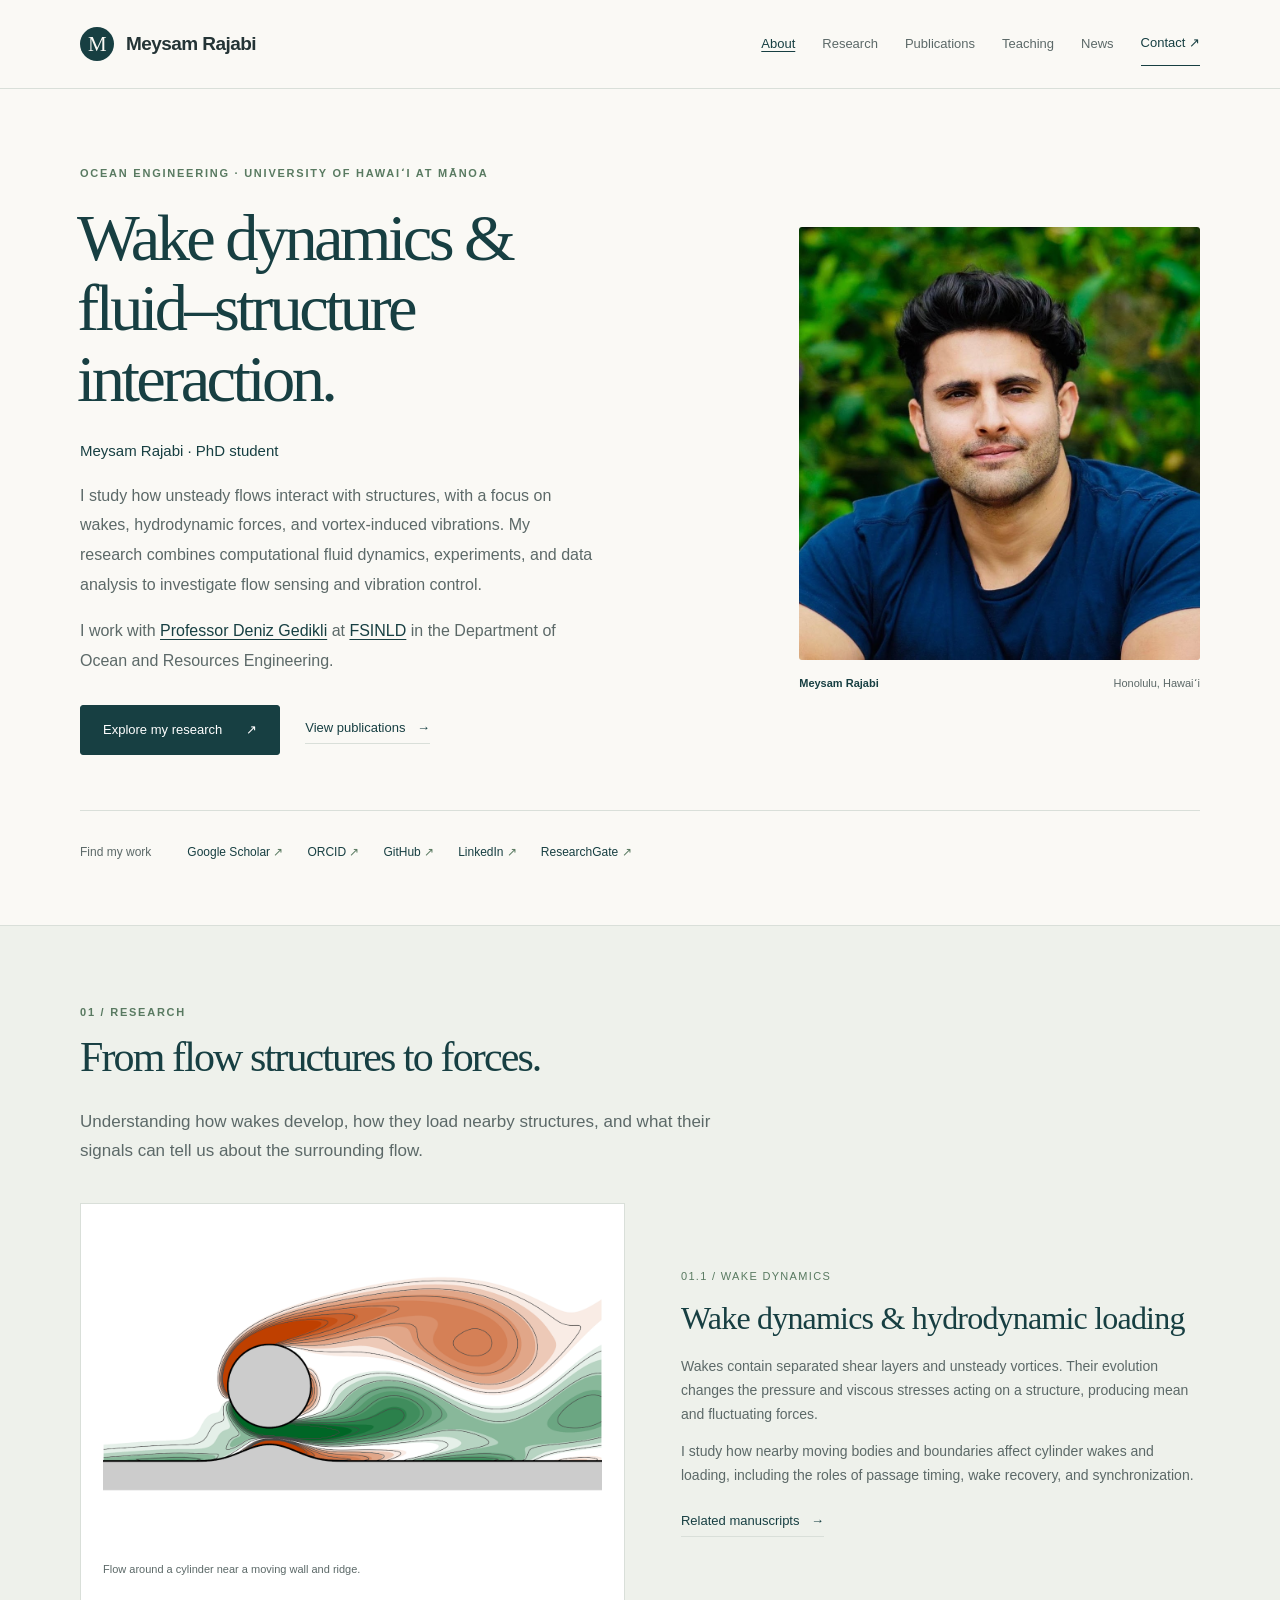
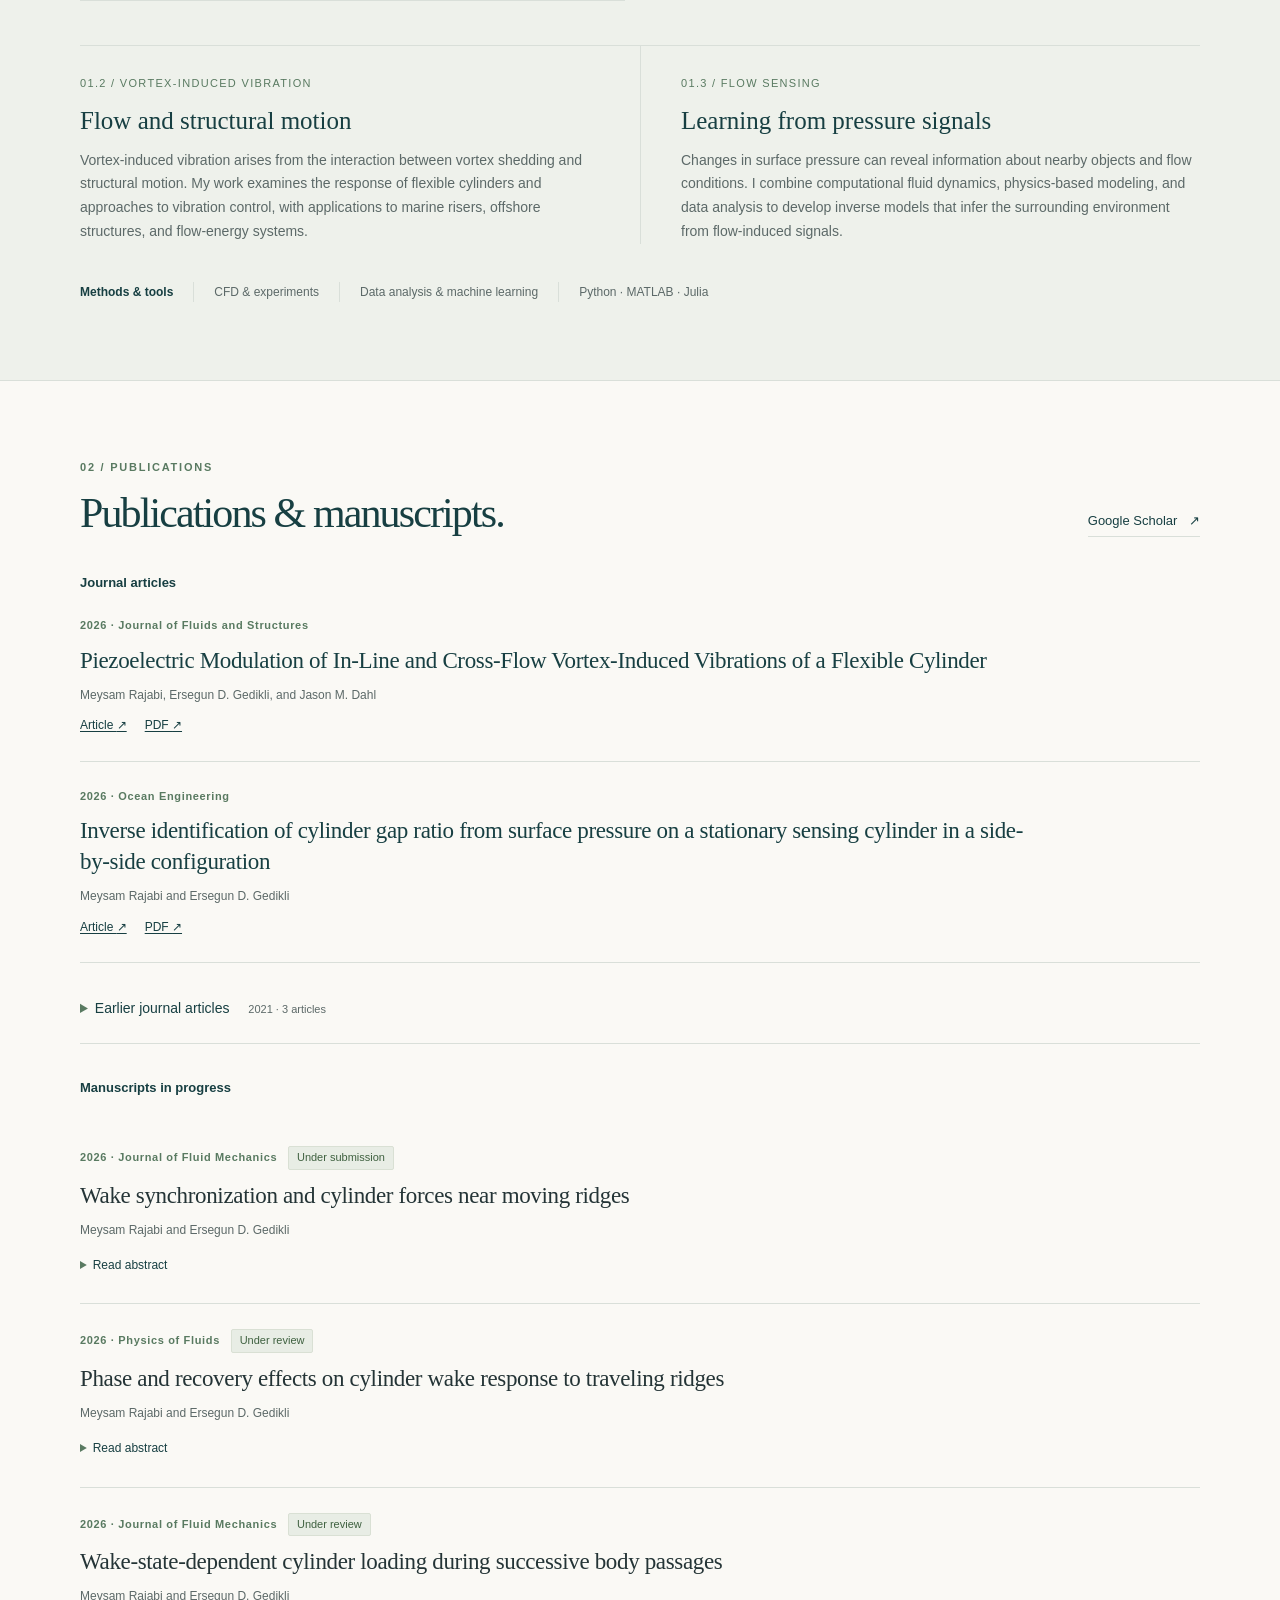
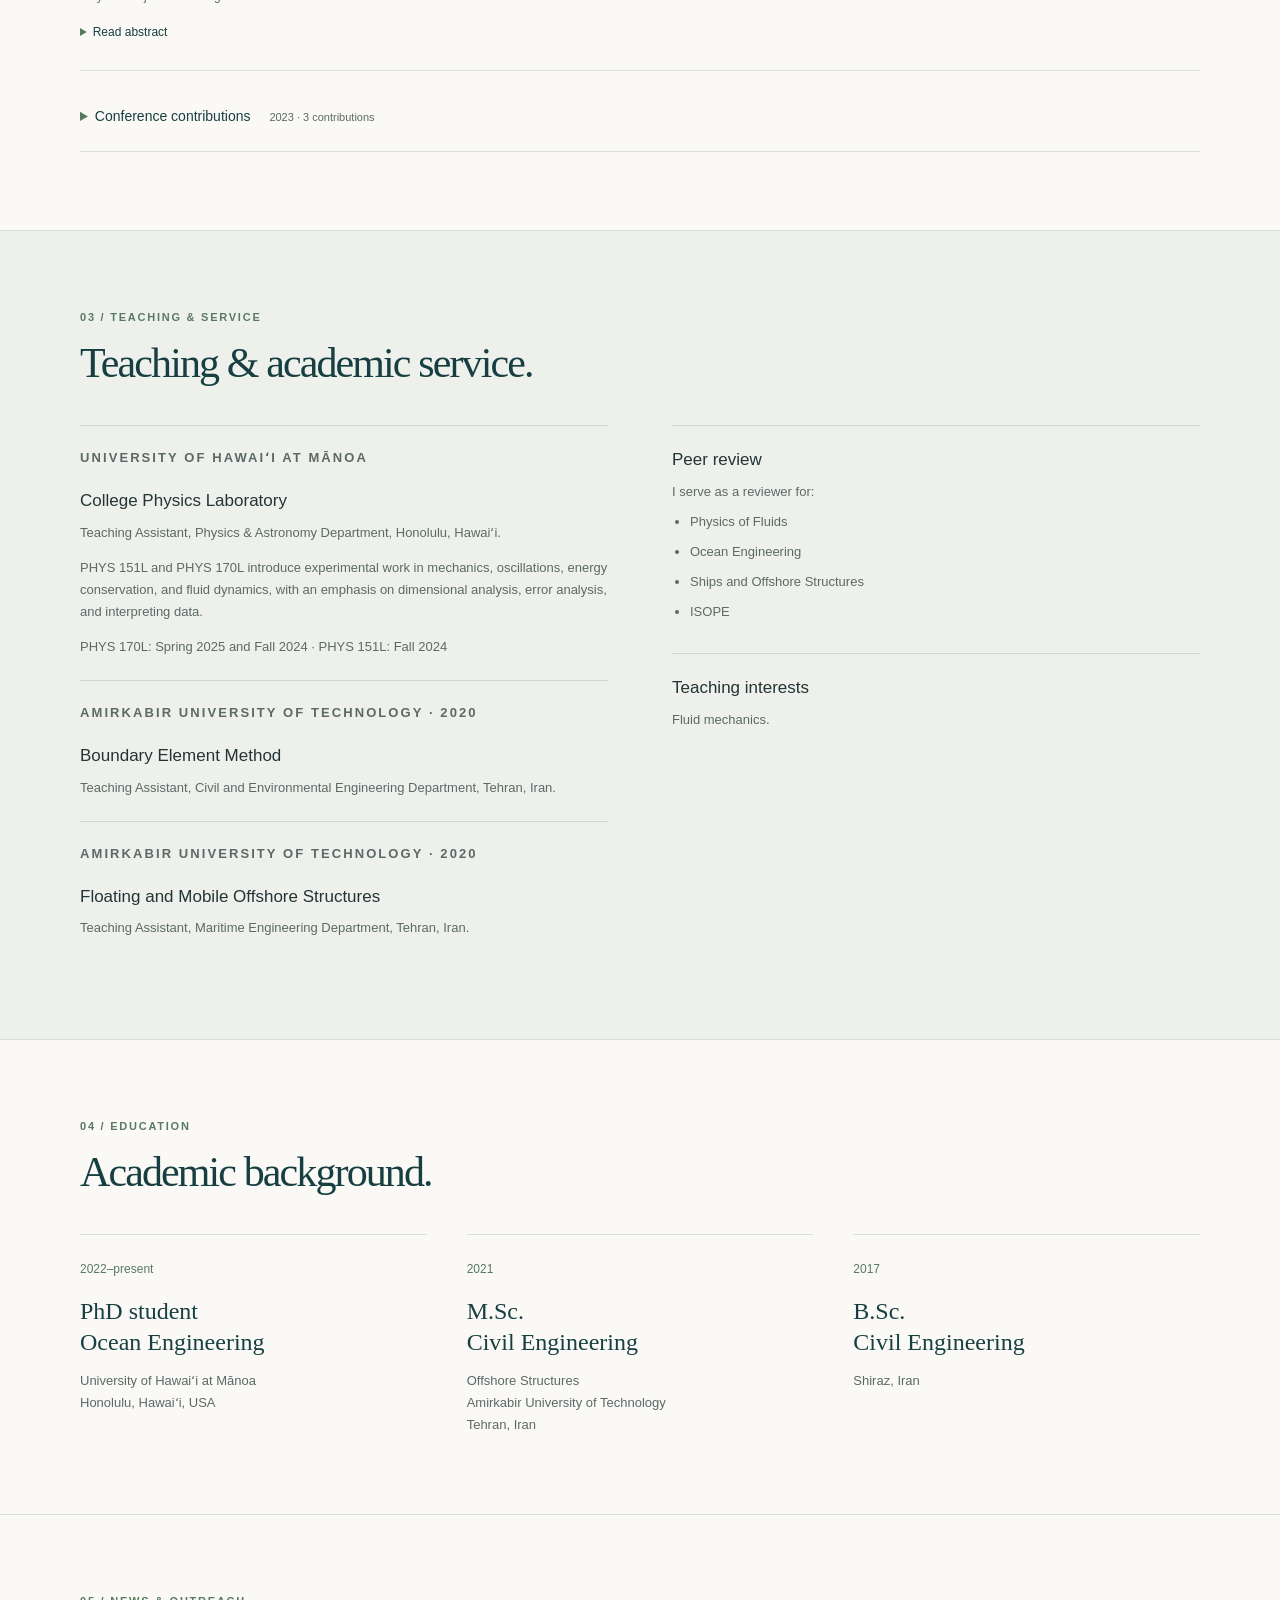
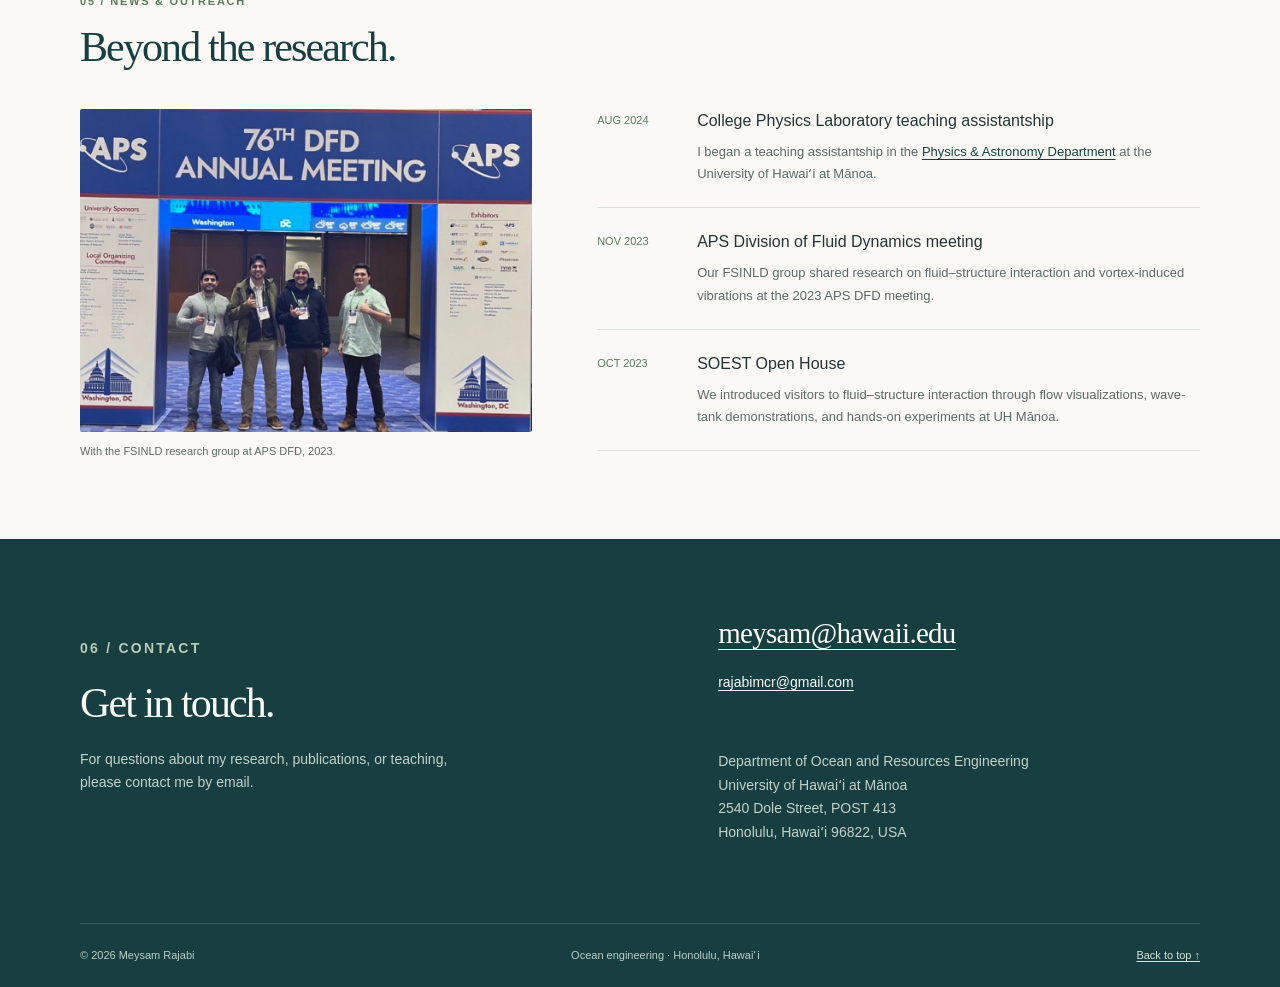
==== index.html @ bdcdb070 "Build academic website from Google Sites content" ====
<!doctype html>
<html lang="en">
<head>
  <meta charset="utf-8">
  <meta name="viewport" content="width=device-width, initial-scale=1">
  <meta name="theme-color" content="#173f42">
  <title>Meysam Rajabi | Wake Dynamics &amp; Fluid–Structure Interaction</title>
  <meta name="description" content="Meysam Rajabi is a PhD student in Ocean and Resources Engineering at the University of Hawaiʻi at Mānoa, studying wake dynamics, hydrodynamic loading, vortex-induced vibration, and flow sensing.">
  <link rel="canonical" href="https://meysamrajabi95.github.io/">
  <meta property="og:type" content="website">
  <meta property="og:title" content="Meysam Rajabi | Wake Dynamics &amp; Fluid–Structure Interaction">
  <meta property="og:description" content="Research, publications, and teaching in ocean engineering at the University of Hawaiʻi at Mānoa.">
  <meta property="og:url" content="https://meysamrajabi95.github.io/">
  <meta property="og:image" content="https://meysamrajabi95.github.io/assets/images/meysam-rajabi.jpg">
  <link rel="icon" href="assets/favicon.svg" type="image/svg+xml">
  <link rel="stylesheet" href="assets/style.css">
  <script src="assets/site.js" defer></script>
</head>
<body>
  <a class="skip-link" href="#main">Skip to main content</a>
  <header class="site-header">
    <div class="container header-inner">
      <a class="wordmark" href="#about" aria-label="Meysam Rajabi, home"><span class="monogram" aria-hidden="true">M</span>Meysam Rajabi</a>
      <button class="menu-toggle" type="button" aria-expanded="false" aria-controls="navigation" hidden>Menu</button>
      <nav class="site-nav" id="navigation" aria-label="Main navigation">
        <a href="#about">About</a>
        <a href="#research">Research</a>
        <a href="#publications">Publications</a>
        <a href="#teaching">Teaching</a>
        <a href="#news">News</a>
        <a class="nav-contact" href="#contact">Contact <span aria-hidden="true">↗</span></a>
      </nav>
    </div>
  </header>
  <main id="main">
    <section class="hero" id="about" aria-labelledby="hero-title">
      <div class="container">
        <div class="hero-grid">
          <div>
            <p class="eyebrow">Ocean engineering · University of Hawaiʻi at Mānoa</p>
            <h1 id="hero-title">Wake dynamics &amp;<br>fluid–structure<br>interaction.</h1>
            <p class="role">Meysam Rajabi · PhD student</p>
            <p class="intro">I study how unsteady flows interact with structures, with a focus on wakes, hydrodynamic forces, and vortex-induced vibrations. My research combines computational fluid dynamics, experiments, and data analysis to investigate flow sensing and vibration control.</p>
            <p class="intro">I work with <a href="https://www.soest.hawaii.edu/ore/people/faculty/deniz-gedikli/">Professor Deniz Gedikli</a> at <a href="https://www.fsilab.org/">FSINLD</a> in the Department of Ocean and Resources Engineering.</p>
            <div class="hero-actions">
              <a class="button" href="#research">Explore my research <span aria-hidden="true">↗</span></a>
              <a class="text-link" href="#publications">View publications <span aria-hidden="true">→</span></a>
            </div>
          </div>
          <figure class="portrait">
            <img src="assets/images/meysam-rajabi.jpg" width="1280" height="1049" alt="Meysam Rajabi" fetchpriority="high">
            <figcaption><span>Meysam Rajabi</span><span>Honolulu, Hawaiʻi</span></figcaption>
          </figure>
        </div>
        <div class="profile-links" aria-label="Academic profiles">
          <span class="label">Find my work</span>
          <a href="https://scholar.google.com/citations?user=jcjB-MEAAAAJ&amp;hl=en">Google Scholar</a>
          <a href="https://orcid.org/0000-0001-6829-0364">ORCID</a>
          <a href="https://github.com/meysamrajabi95">GitHub</a>
          <a href="https://www.linkedin.com/in/meysam-rajabi-752735265/">LinkedIn</a>
          <a href="https://www.researchgate.net/profile/Meysam-Rajabi-2">ResearchGate</a>
        </div>
      </div>
    </section>

    <section class="section section-tint" id="research" aria-labelledby="research-title">
      <div class="container">
        <div class="section-heading">
          <p class="eyebrow">01 / Research</p>
          <h2 id="research-title">From flow structures to forces.</h2>
        </div>
        <p class="section-lead">Understanding how wakes develop, how they load nearby structures, and what their signals can tell us about the surrounding flow.</p>
        <div class="research-feature">
          <figure class="research-visual">
            <img src="assets/images/wake-overview.png" width="1280" height="828" alt="Flow visualization around a circular cylinder above a wall with a nearby ridge" loading="lazy">
            <figcaption>Flow around a cylinder near a moving wall and ridge.</figcaption>
          </figure>
          <div>
            <span class="topic-number">01.1 / WAKE DYNAMICS</span>
            <h3>Wake dynamics &amp; hydrodynamic loading</h3>
            <p>Wakes contain separated shear layers and unsteady vortices. Their evolution changes the pressure and viscous stresses acting on a structure, producing mean and fluctuating forces.</p>
            <p>I study how nearby moving bodies and boundaries affect cylinder wakes and loading, including the roles of passage timing, wake recovery, and synchronization.</p>
            <a class="text-link" href="#wake-manuscripts">Related manuscripts <span aria-hidden="true">→</span></a>
          </div>
        </div>
        <div class="research-grid">
          <article class="research-topic">
            <span class="topic-number">01.2 / VORTEX-INDUCED VIBRATION</span>
            <h3>Flow and structural motion</h3>
            <p>Vortex-induced vibration arises from the interaction between vortex shedding and structural motion. My work examines the response of flexible cylinders and approaches to vibration control, with applications to marine risers, offshore structures, and flow-energy systems.</p>
          </article>
          <article class="research-topic">
            <span class="topic-number">01.3 / FLOW SENSING</span>
            <h3>Learning from pressure signals</h3>
            <p>Changes in surface pressure can reveal information about nearby objects and flow conditions. I combine computational fluid dynamics, physics-based modeling, and data analysis to develop inverse models that infer the surrounding environment from flow-induced signals.</p>
          </article>
        </div>
        <div class="methods"><strong>Methods &amp; tools</strong><span>CFD &amp; experiments</span><span>Data analysis &amp; machine learning</span><span>Python · MATLAB · Julia</span></div>
      </div>
    </section>

    <section id="publications" class="section" aria-labelledby="publications-title">
  <div class="container">
    <div class="section-heading">
      <p class="eyebrow">02 / Publications</p>
      <h2 id="publications-title">Publications &amp; manuscripts.</h2>
      <a class="text-link" href="https://scholar.google.com/citations?user=jcjB-MEAAAAJ&amp;hl=en">Google Scholar <span aria-hidden="true">↗</span></a>
    </div>

    <h3 class="publication-group-title">Journal articles</h3>
    <article class="publication">
      <p class="publication-meta">2026 · Journal of Fluids and Structures</p>
      <h3><a href="https://doi.org/10.1016/j.jfluidstructs.2026.104733">Piezoelectric Modulation of In-Line and Cross-Flow Vortex-Induced Vibrations of a Flexible Cylinder</a></h3>
      <p class="publication-authors">Meysam Rajabi, Ersegun D. Gedikli, and Jason M. Dahl</p>
      <p class="publication-links"><a href="https://doi.org/10.1016/j.jfluidstructs.2026.104733">Article <span aria-hidden="true">↗</span></a><a href="https://drive.google.com/file/d/1RCqJrrfU9-Xj-N0UNRV_4Zutz8-cNb2A/view?usp=sharing">PDF <span aria-hidden="true">↗</span></a></p>
    </article>
    <article class="publication">
      <p class="publication-meta">2026 · Ocean Engineering</p>
      <h3><a href="https://doi.org/10.1016/j.oceaneng.2026.127988">Inverse identification of cylinder gap ratio from surface pressure on a stationary sensing cylinder in a side-by-side configuration</a></h3>
      <p class="publication-authors">Meysam Rajabi and Ersegun D. Gedikli</p>
      <p class="publication-links"><a href="https://doi.org/10.1016/j.oceaneng.2026.127988">Article <span aria-hidden="true">↗</span></a><a href="https://drive.google.com/file/d/1ekpMUVdgu1oT-b6ZGAd7TQKiPS3tCgFC/view?usp=drive_link">PDF <span aria-hidden="true">↗</span></a></p>
    </article>

    <details class="publication-archive">
      <summary>Earlier journal articles <span>2021 · 3 articles</span></summary>
      <article class="publication">
        <p class="publication-meta">2021 · Mathematical Problems in Engineering · Article 8397326</p>
        <h3><a href="https://onlinelibrary.wiley.com/doi/full/10.1155/2021/8397326">Three-Dimensional Numerical Modeling of a Coastal Highway Bridge under Stokes Waves</a></h3>
        <p class="publication-authors">Meysam Rajabi, Fahimeh Heydari, Hassan Ghassemi, Mohammad Javad Ketabdari, and Hamidreza Ghafari</p>
        <p class="publication-links"><a href="https://onlinelibrary.wiley.com/doi/full/10.1155/2021/8397326">Article <span aria-hidden="true">↗</span></a><a href="https://onlinelibrary.wiley.com/doi/epdf/10.1155/2021/8397326">PDF <span aria-hidden="true">↗</span></a></p>
      </article>
      <article class="publication">
        <p class="publication-meta">2021 · Mathematical Problems in Engineering · Article 2944466</p>
        <h3><a href="https://onlinelibrary.wiley.com/doi/full/10.1155/2021/2944466">Hydrodynamic Performance Improvement of Double-Row Floating Breakwaters by Changing the Cross-Sectional Geometry</a></h3>
        <p class="publication-authors">Meysam Rajabi and Hassan Ghassemi</p>
        <p class="publication-links"><a href="https://onlinelibrary.wiley.com/doi/full/10.1155/2021/2944466">Article <span aria-hidden="true">↗</span></a><a href="https://onlinelibrary.wiley.com/doi/epdf/10.1155/2021/2944466">PDF <span aria-hidden="true">↗</span></a></p>
      </article>
      <article class="publication">
        <p class="publication-meta">2021 · Mathematical Problems in Engineering · Article 2855051</p>
        <h3><a href="https://onlinelibrary.wiley.com/doi/full/10.1155/2021/2855051">Homogeneous Wave Load Effects on the Connections of Main Parts of Side-Anchored Straight Floating Bridge</a></h3>
        <p class="publication-authors">Meysam Rajabi, Hassan Ghassemi, and Hamidreza Ghafari</p>
        <p class="publication-links"><a href="https://onlinelibrary.wiley.com/doi/full/10.1155/2021/2855051">Article <span aria-hidden="true">↗</span></a><a href="https://onlinelibrary.wiley.com/doi/epdf/10.1155/2021/2855051">PDF <span aria-hidden="true">↗</span></a></p>
      </article>
    </details>

    <h3 class="publication-group-title" id="wake-manuscripts">Manuscripts in progress</h3>
    <article class="publication">
      <p class="publication-meta">2026 · Journal of Fluid Mechanics <span class="status">Under submission</span></p>
      <h3>Wake synchronization and cylinder forces near moving ridges</h3>
      <p class="publication-authors">Meysam Rajabi and Ersegun D. Gedikli</p>
      <details class="abstract"><summary>Read abstract</summary><p>We study the loading and wake dynamics of a stationary circular cylinder near periodically spaced ridges attached to a moving wall. The wall moves at the free-stream speed. Using two-dimensional simulations at Reynolds number Re = 100, we vary ridge spacing while keeping ridge shape and the cylinder–wall gap fixed. The ridge-passage frequency relative to the smooth-wall shedding frequency, F = fₚ/f₀, ranges from 0.8 to 1.2 across nine cases. We ask whether synchronization with ridge passage reduces force fluctuations. Ridge-relative phase and complete force waveforms identify two sampled synchronized cases, F = 0.95 and F = 1. Compared with the smooth-wall reference, root-mean-square lift fluctuations are approximately 50% lower in the first case and 45% higher in the second. Drag fluctuations increase in all nine cases. The synchronized response with lower lift fluctuations has a strong second harmonic, but its complete waveform repeats once per ridge passage. At the same ridge positions, the two synchronized cases show different shear-layer, reverse-flow, and pressure patterns despite having the same minimum clearance. Separate three-dimensional continuations of nonsynchronized two-dimensional wakes at Re = 200 and 300 show sustained span-dependent motion, changes in lift amplitude, and continuing phase drift over 80 ridge periods. In the late comparison window, the Re = 300 configuration has larger lift fluctuations but smaller mean span-dependent near-wake energy than the Re = 200 configuration. These results distinguish regular ridge passage, wake synchronization, and reduced cylinder loading. Assessing the response requires the force magnitude, waveform, and flow structure alongside the timing of ridge passage.</p></details>
    </article>
    <article class="publication">
      <p class="publication-meta">2026 · Physics of Fluids <span class="status">Under review</span></p>
      <h3>Phase and recovery effects on cylinder wake response to traveling ridges</h3>
      <p class="publication-authors">Meysam Rajabi and Ersegun D. Gedikli</p>
      <details class="abstract"><summary>Read abstract</summary><p>This study uses two-dimensional numerical simulations to examine how a ridge traveling along a nearby wall affects the loading and wake of a circular cylinder. The Reynolds number based on cylinder diameter is 100, the gap-to-diameter ratio is G/D = 0.4, and the wall and ridge move at the free-stream speed. Single ridge passages are examined at three ridge heights and eight arrival phases. Ridge height sets the scale of the loading: pressure accounts for about 94–95% of the unfiltered peak drag increment. Arrival phase determines how positive and negative loading cancel and whether the subsequent vortex shedding advances or lags. A second ridge of fixed geometry is then introduced while the wake recovers from the first passage. Its additional effect is measured by comparison with cases that receive no second ridge. An empirical amplitude coordinate derived from the lift history describes the incoming recovery state. For four new cases with moderate departures from the reference cycle, a quadratic correction based on this amplitude reduces the root-mean-square error in late phase reset by about 43% compared with a prediction based on phase alone, without refitting. The correction performs worse than phase alone during earlier recovery, although the sampled outgoing near-wake responses remain similar between corresponding moderate and earlier-recovery cases. These results connect pressure-dominated loading to the later wake response and identify when recovery information improves predictions of successive ridge encounters.</p></details>
    </article>
    <article class="publication">
      <p class="publication-meta">2026 · Journal of Fluid Mechanics <span class="status">Under review</span></p>
      <h3>Wake-state-dependent cylinder loading during successive body passages</h3>
      <p class="publication-authors">Meysam Rajabi and Ersegun D. Gedikli</p>
      <details class="abstract"><summary>Read abstract</summary><p>Three-dimensional immersed-boundary simulations at Re = 400 quantify the transient loading of a circular cylinder as finite-span square or triangular wall-attached bodies pass beneath it on a wall moving at the free-stream speed. Same-time subtraction from a matching smooth-wall continuation defines the event-conditioned pressure and force responses. The direct response to an isolated passage decreases by approximately 96% as the cylinder–body clearance increases from g/D = 0.1 to 2.0. In contrast, the delayed response varies non-monotonically and can exceed the direct maximum at intermediate clearances. For successive passages, a repeated leading-arrival kernel produces apparent shielding and amplification. A four-phase ensemble shows that this discrepancy is governed primarily by the cylinder-wake state when the following body arrives. Replacing the repeated second kernel with a phase-matched isolated response reduces the normalized pressure residual by 54–88% for square bodies and 84–90% for triangular bodies. The triangular-body response then agrees closely with the conditioned superposition, with no more than weak shielding, whereas the square bodies retain a larger phase-dependent residual. Pressure accounts for approximately 96–98% of the root-mean-square force perturbations during the representative nominal event. Synchronized flow fields link this loading to gap-flow restriction, displacement and roll-up of the wall-facing cylinder shear layer, and a pressure asymmetry that persists after both bodies have passed. Square bodies generate the stronger immediate three-dimensional response, whereas triangular bodies produce the stronger delayed response. Successive-passage responses are therefore controlled not only by body geometry and spacing, but also by the state of the cylinder wake at each arrival.</p></details>
    </article>

    <details class="publication-archive">
      <summary>Conference contributions <span>2023 · 3 contributions</span></summary>
      <article class="publication">
        <p class="publication-meta">2023 · Bulletin of the American Physical Society</p>
        <h3><a href="https://meetings.aps.org/Meeting/DFD23/Session/A38.6">New insights into complex vortex-induced vibrations through 3D modeling and wake response analysis</a></h3>
        <p class="publication-authors">Meysam Rajabi, Brian Mingels, Erdem Aktosun, Jason Dahl, and Ersegun Gedikli</p>
        <p class="publication-links"><a href="https://meetings.aps.org/Meeting/DFD23/Session/A38.6">Abstract <span aria-hidden="true">↗</span></a></p>
      </article>
      <article class="publication">
        <p class="publication-meta">2023 · Bulletin of the American Physical Society</p>
        <h3><a href="https://meetings.aps.org/Meeting/DFD23/Session/A38.5">Evaluating 2D and 3D VIV Wake Modes and Forces through Forced Motion Simulations</a></h3>
        <p class="publication-authors">Brian Mingels, Jason Dahl, Meysam Rajabi, Ersegun Gedikli, and Erdem Aktosun</p>
        <p class="publication-links"><a href="https://meetings.aps.org/Meeting/DFD23/Session/A38.5">Abstract <span aria-hidden="true">↗</span></a></p>
      </article>
      <article class="publication">
        <p class="publication-meta">2023 · 4th International Naval Architecture and Maritime Symposium · INTNAM</p>
        <h3><a href="https://par.nsf.gov/biblio/10482875">2D numerical forced-motion simulations of vortex-induced vibration wakes: Toward understanding the onset of three-dimensional effects</a></h3>
        <p class="publication-authors">Meysam Rajabi, Erdem Aktosun, Brian Mingels, Jason Dahl, and Ersegun Deniz</p>
        <p class="publication-links"><a href="https://par.nsf.gov/biblio/10482875">Proceedings <span aria-hidden="true">↗</span></a><a href="https://par.nsf.gov/servlets/purl/10482875">PDF <span aria-hidden="true">↗</span></a></p>
      </article>
    </details>
  </div>
</section>

    <section id="teaching" class="section section-tint" aria-labelledby="teaching-title">
  <div class="container">
    <div class="section-heading">
      <p class="eyebrow">03 / Teaching &amp; service</p>
      <h2 id="teaching-title">Teaching &amp; academic service.</h2>
    </div>
    <div class="two-column">
      <div>
        <article class="teaching-item">
          <p class="eyebrow">University of Hawaiʻi at Mānoa</p>
          <h3>College Physics Laboratory</h3>
          <p>Teaching Assistant, Physics &amp; Astronomy Department, Honolulu, Hawaiʻi.</p>
          <p>PHYS 151L and PHYS 170L introduce experimental work in mechanics, oscillations, energy conservation, and fluid dynamics, with an emphasis on dimensional analysis, error analysis, and interpreting data.</p>
          <p class="teaching-dates">PHYS 170L: Spring 2025 and Fall 2024 · PHYS 151L: Fall 2024</p>
        </article>
        <article class="teaching-item">
          <p class="eyebrow">Amirkabir University of Technology · 2020</p>
          <h3>Boundary Element Method</h3>
          <p>Teaching Assistant, Civil and Environmental Engineering Department, Tehran, Iran.</p>
        </article>
        <article class="teaching-item">
          <p class="eyebrow">Amirkabir University of Technology · 2020</p>
          <h3>Floating and Mobile Offshore Structures</h3>
          <p>Teaching Assistant, Maritime Engineering Department, Tehran, Iran.</p>
        </article>
      </div>
      <div>
        <article class="teaching-item">
          <h3>Peer review</h3>
          <p>I serve as a reviewer for:</p>
          <ul class="service-list">
            <li>Physics of Fluids</li>
            <li>Ocean Engineering</li>
            <li>Ships and Offshore Structures</li>
            <li>ISOPE</li>
          </ul>
        </article>
        <article class="teaching-item">
          <h3>Teaching interests</h3>
          <p>Fluid mechanics.</p>
        </article>
      </div>
    </div>
  </div>
</section>

    <section class="section" id="education" aria-labelledby="education-title">
      <div class="container">
        <div class="section-heading"><p class="eyebrow">04 / Education</p><h2 id="education-title">Academic background.</h2></div>
        <div class="education">
          <article><time>2022–present</time><h3>PhD student<br>Ocean Engineering</h3><p>University of Hawaiʻi at Mānoa<br>Honolulu, Hawaiʻi, USA</p></article>
          <article><time datetime="2021">2021</time><h3>M.Sc.<br>Civil Engineering</h3><p>Offshore Structures<br>Amirkabir University of Technology<br>Tehran, Iran</p></article>
          <article><time datetime="2017">2017</time><h3>B.Sc.<br>Civil Engineering</h3><p>Shiraz, Iran</p></article>
        </div>
      </div>
    </section>

    <section class="section" id="news" aria-labelledby="news-title">
      <div class="container">
        <div class="section-heading"><p class="eyebrow">05 / News &amp; outreach</p><h2 id="news-title">Beyond the research.</h2></div>
        <div class="news-layout">
          <figure><img src="assets/images/news-aps-group.jpg" width="1170" height="756" alt="FSINLD research group at the 2023 APS Division of Fluid Dynamics meeting" loading="lazy"><figcaption>With the FSINLD research group at APS DFD, 2023.</figcaption></figure>
          <div>
            <article class="news-item"><time datetime="2024-08">AUG 2024</time><div><h3>College Physics Laboratory teaching assistantship</h3><p>I began a teaching assistantship in the <a href="https://www.phys.hawaii.edu/">Physics &amp; Astronomy Department</a> at the University of Hawaiʻi at Mānoa.</p></div></article>
            <article class="news-item"><time datetime="2023-11">NOV 2023</time><div><h3>APS Division of Fluid Dynamics meeting</h3><p>Our FSINLD group shared research on fluid–structure interaction and vortex-induced vibrations at the 2023 APS DFD meeting.</p></div></article>
            <article class="news-item"><time datetime="2023-10">OCT 2023</time><div><h3>SOEST Open House</h3><p>We introduced visitors to fluid–structure interaction through flow visualizations, wave-tank demonstrations, and hands-on experiments at UH Mānoa.</p></div></article>
          </div>
        </div>
      </div>
    </section>

    <section class="section contact" id="contact" aria-labelledby="contact-title">
      <div class="container contact-grid">
        <div><p class="eyebrow">06 / Contact</p><h2 id="contact-title">Get in touch.</h2><p>For questions about my research, publications, or teaching, please contact me by email.</p></div>
        <div><a class="contact-email" href="mailto:meysam@hawaii.edu">meysam@hawaii.edu</a><p><a href="mailto:rajabimcr@gmail.com">rajabimcr@gmail.com</a></p><p class="contact-address">Department of Ocean and Resources Engineering<br>University of Hawaiʻi at Mānoa<br>2540 Dole Street, POST 413<br>Honolulu, Hawaiʻi 96822, USA</p></div>
      </div>
    </section>
  </main>
  <footer class="site-footer"><div class="container footer-inner"><span>© 2026 Meysam Rajabi</span><span>Ocean engineering · Honolulu, Hawaiʻi</span><a href="#about">Back to top ↑</a></div></footer>
</body>
</html>
---- assets/style.css ----
:root {
  --paper: #faf9f5;
  --white: #fff;
  --ink: #243436;
  --muted: #5c6968;
  --teal: #173f42;
  --accent: #597a61;
  --line: #d9dfd9;
  --tint: #eef1eb;
  --serif: Georgia, 'Times New Roman', serif;
  --sans: -apple-system, BlinkMacSystemFont, 'Segoe UI', Arial, sans-serif;
}
* { box-sizing: border-box; }
html { scroll-behavior: smooth; scroll-padding-top: 100px; }
body { margin: 0; color: var(--ink); background: var(--paper); font: 16px/1.7 var(--sans); -webkit-font-smoothing: antialiased; }
img { display: block; max-width: 100%; height: auto; }
a { color: var(--teal); text-decoration-thickness: 1px; text-underline-offset: .2em; }
a:hover { color: #56715b; }
button, summary { cursor: pointer; }
button { font: inherit; }
:focus-visible { outline: 3px solid #aa6b37; outline-offset: 5px; }
::selection { color: var(--teal); background: #d8e4d2; }
h1, h2, h3, p, ul, figure { margin: 0; }
h1, h2, h3 { line-height: 1.15; font-weight: 400; }
p + p { margin-top: 1em; }
.container { width: min(1120px, calc(100% - 96px)); margin-inline: auto; }
.skip-link { position: fixed; left: 1rem; top: -100px; z-index: 100; padding: .6rem 1rem; background: var(--white); }
.skip-link:focus { top: 1rem; }
.site-header { position: sticky; top: 0; z-index: 20; background: rgba(250, 249, 245, .97); border-bottom: 1px solid var(--line); }
.header-inner { min-height: 88px; display: flex; align-items: center; justify-content: space-between; gap: 32px; }
.wordmark { display: flex; align-items: center; gap: 12px; text-decoration: none; color: var(--ink); font-weight: 600; letter-spacing: -.03em; font-size: 19px; white-space: nowrap; }
.monogram { width: 34px; height: 34px; display: grid; place-items: center; background: var(--teal); color: var(--paper); font: 21px var(--serif); border-radius: 50%; }
.site-nav { display: flex; align-items: center; gap: 27px; }
.site-nav a { text-decoration: none; font-size: 13px; padding-block: 10px; color: var(--muted); }
.site-nav a:hover, .site-nav a[aria-current] { color: var(--teal); text-decoration: underline; }
.site-nav .nav-contact { color: var(--teal); border-bottom: 1px solid var(--teal); }
.menu-toggle { border: 1px solid var(--line); background: transparent; color: var(--teal); padding: .35rem .8rem; border-radius: 3px; }
.menu-toggle[hidden] { display: none; }
.menu-toggle:not([hidden]) { display: none; }
.hero { padding-block: 76px 62px; }
.hero-grid { display: grid; grid-template-columns: 1.6fr 1fr; align-items: center; gap: 78px; }
.eyebrow { font-size: 11px; line-height: 1.6; font-weight: 650; letter-spacing: .16em; text-transform: uppercase; color: var(--accent); margin-bottom: 20px; }
.hero h1 { font: 400 clamp(46px, 5.2vw, 68px)/1.06 var(--serif); letter-spacing: -.055em; color: var(--teal); margin-left: -3px; }
.hero .role { font-size: 15px; color: var(--teal); margin-top: 24px; }
.hero .intro { color: var(--muted); max-width: 58ch; margin-top: 17px; font-size: 16px; line-height: 1.85; }
.hero-actions { display: flex; align-items: center; gap: 25px; margin-top: 30px; flex-wrap: wrap; }
.button { display: inline-flex; align-items: center; justify-content: center; gap: 24px; background: var(--teal); color: var(--white); text-decoration: none; font-size: 13px; padding: 13px 22px; border: 1px solid var(--teal); border-radius: 3px; }
.button:hover { color: var(--white); background: #295357; }
.text-link { font-size: 13px; font-weight: 500; text-decoration: none; border-bottom: 1px solid var(--line); padding-bottom: 4px; }
.text-link span { margin-left: 8px; }
.portrait { position: relative; }
.portrait img { width: 100%; aspect-ratio: 1 / 1.08; object-fit: cover; object-position: center; border-radius: 3px; }
.portrait figcaption { margin-top: 14px; font-size: 11px; color: var(--muted); display: flex; justify-content: space-between; gap: 10px; }
.portrait figcaption span:first-child { color: var(--teal); font-weight: 600; }
.profile-links { display: flex; align-items: center; gap: 24px; flex-wrap: wrap; padding-top: 31px; margin-top: 55px; border-top: 1px solid var(--line); font-size: 12px; }
.profile-links .label { color: var(--muted); margin-right: 12px; }
.profile-links a { text-decoration: none; }
.profile-links a::after { content: ' ↗'; color: var(--accent); }
.section { padding-block: 78px; border-top: 1px solid var(--line); }
.section-tint { background: var(--tint); }
.section-heading { display: flex; flex-wrap: wrap; justify-content: space-between; align-items: end; column-gap: 24px; margin-bottom: 38px; }
.section-heading .eyebrow { flex-basis: 100%; margin-bottom: 12px; }
h2 { font: 400 42px/1.15 var(--serif); letter-spacing: -.045em; color: var(--teal); }
.section-heading > a { font-size: 13px; margin-top: 14px; }
.section-lead { max-width: 72ch; color: var(--muted); font-size: 17px; margin: -12px 0 38px; }
.research-feature { display: grid; grid-template-columns: 1.05fr 1fr; gap: 56px; align-items: center; margin-bottom: 44px; }
.research-visual { padding: 22px; background: var(--white); border: 1px solid var(--line); }
.research-visual img { width: 100%; }
.research-visual figcaption { font-size: 11px; color: var(--muted); margin-top: 12px; line-height: 1.5; }
.research-feature h3 { font: 32px/1.2 var(--serif); color: var(--teal); margin-bottom: 18px; letter-spacing: -.025em; }
.research-feature p, .research-topic p { color: var(--muted); font-size: 14px; }
.research-feature .text-link { display: inline-block; margin-top: 22px; }
.topic-number { display: block; color: var(--accent); font-size: 11px; letter-spacing: .12em; margin-bottom: 13px; }
.research-grid { display: grid; grid-template-columns: 1fr 1fr; border-top: 1px solid var(--line); }
.research-topic { padding: 28px 40px 0 0; }
.research-topic + .research-topic { border-left: 1px solid var(--line); padding-left: 40px; padding-right: 0; }
.research-topic h3 { font: 25px/1.25 var(--serif); color: var(--teal); margin-bottom: 12px; }
.methods { display: flex; gap: 20px; flex-wrap: wrap; align-items: baseline; margin-top: 38px; font-size: 12px; color: var(--muted); }
.methods strong { color: var(--teal); font-weight: 600; }
.methods span { border-left: 1px solid var(--line); padding-left: 20px; }
.publication { padding: 25px 0; border-bottom: 1px solid var(--line); }
.publication:first-of-type { padding-top: 0; }
.publication-meta { color: var(--accent); font-size: 11px; font-weight: 650; letter-spacing: .06em; margin-bottom: 10px; }
.publication h3 { font: 23px/1.35 var(--serif); max-width: 84ch; letter-spacing: -.015em; }
.publication h3 a { text-decoration: none; }
.publication h3 a:hover { text-decoration: underline; }
.publication-authors { color: var(--muted); font-size: 12px; margin-top: 9px; }
.publication-links { display: flex; flex-wrap: wrap; gap: 18px; font-size: 12px; margin-top: 10px; }
.publication-group { margin-top: 36px; }
.publication-group-title { font: 600 13px var(--sans); color: var(--teal); margin: 36px 0 26px; }
.section-heading + .publication-group-title { margin-top: 0; }
.publication-archive { border-bottom: 1px solid var(--line); padding-bottom: 12px; }
.publication-archive summary span { margin-left: 15px; color: var(--muted); font-size: 11px; }
.publication-group > h3, .publications-subheading { font-size: 15px; font-weight: 600; color: var(--teal); margin-bottom: 24px; }
.status { display: inline-block; background: #e8ede5; color: #3e603f; border: 1px solid #d9e0d4; padding: 2px 8px; border-radius: 2px; font: 11px/1.6 var(--sans); letter-spacing: 0; margin-left: 7px; vertical-align: middle; }
details { margin-top: 24px; }
summary { color: var(--teal); font-size: 14px; padding-block: 10px; }
summary::marker { color: var(--accent); }
details[open] > summary { margin-bottom: 16px; }
.abstract { margin-top: 12px; }
.abstract summary { font-size: 12px; padding-block: 3px; }
.abstract p { font-size: 14px; color: var(--muted); line-height: 1.9; max-width: 95ch; }
.two-column { display: grid; grid-template-columns: 1fr 1fr; gap: 64px; }
.two-column > div > h3, .two-column > section > h3 { font: 25px var(--serif); color: var(--teal); margin-bottom: 24px; }
.teaching-item { border-top: 1px solid #cfd8cd; padding-block: 22px; }
.teaching-item h3, .teaching-item h4 { font-size: 17px; line-height: 1.4; font-weight: 500; margin: 0 0 9px; }
.teaching-item p, .teaching-item li { color: var(--muted); font-size: 13px; }
.teaching-item ul { padding-left: 18px; }
.teaching-item .publication-meta { color: var(--accent); font-size: 11px; }
.service-list { padding-left: 18px; font-size: 14px; color: var(--muted); }
.service-list li { margin-block: 8px; }
.education { display: grid; grid-template-columns: 1fr 1fr 1fr; gap: 40px; }
.education article { border-top: 1px solid var(--line); padding-top: 24px; }
.education time { display: block; font-size: 12px; color: var(--accent); margin-bottom: 16px; }
.education h3 { font: 24px/1.3 var(--serif); color: var(--teal); margin-bottom: 12px; }
.education p { font-size: 13px; color: var(--muted); }
.news-layout { display: grid; grid-template-columns: .9fr 1.2fr; gap: 65px; align-items: start; }
.news-layout figure img { border-radius: 2px; width: 100%; aspect-ratio: 1.4; object-fit: cover; }
.news-layout figcaption { font-size: 11px; color: var(--muted); margin-top: 10px; }
.news-item { display: grid; grid-template-columns: 80px 1fr; gap: 20px; padding-block: 22px; border-bottom: 1px solid var(--line); }
.news-item:first-child { padding-top: 0; }
.news-item time { color: var(--accent); font-size: 11px; padding-top: 2px; }
.news-item h3 { font-size: 16px; font-weight: 500; line-height: 1.5; margin-bottom: 8px; }
.news-item p { font-size: 13px; color: var(--muted); }
.contact { background: var(--teal); color: #eef3ed; border-top: none; }
.contact .eyebrow { color: #b8cbb5; }
.contact h2 { color: var(--paper); }
.contact-grid { display: grid; grid-template-columns: 1.2fr 1fr; gap: 60px; }
.contact p { color: #c4d1ca; font-size: 14px; margin-top: 20px; max-width: 48ch; }
.contact a { color: var(--paper); }
.contact .contact-email { font: 29px var(--serif); letter-spacing: -.025em; overflow-wrap: anywhere; }
.contact-address { padding-top: 35px; }
.contact-address a { font-size: 13px; }
.site-footer { background: var(--teal); color: #bccdc4; font-size: 11px; }
.footer-inner { border-top: 1px solid #3d5f60; padding-block: 22px; display: flex; gap: 20px; justify-content: space-between; }
.site-footer a { color: #d5e2d7; }
@media (min-width: 1600px) { .container { width: min(1200px, calc(100% - 120px)); } .hero { padding-top: 92px; } }
@media (max-width: 1000px) {
  .container { width: calc(100% - 64px); }
  .site-nav { gap: 17px; }
  .hero-grid { gap: 40px; grid-template-columns: 1.4fr 1fr; }
  .hero h1 { font-size: 50px; }
  .research-feature { gap: 34px; }
  .news-layout { gap: 36px; }
}
@media (max-width: 760px) {
  html { scroll-padding-top: 86px; }
  .container { width: calc(100% - 40px); }
  .header-inner { min-height: 72px; flex-wrap: wrap; gap: 0; }
  .wordmark { font-size: 17px; }
  .monogram { width: 29px; height: 29px; font-size: 19px; }
  .menu-toggle:not([hidden]) { display: block; font-size: 12px; }
  .site-nav { width: 100%; gap: 0; flex-wrap: wrap; justify-content: space-between; padding-bottom: 12px; }
  .menu-toggle:not([hidden]) + .site-nav { display: none; }
  .menu-toggle:not([hidden]) + .site-nav.is-open { display: flex; }
  .site-nav a { font-size: 12px; margin-right: 12px; }
  .hero { padding-block: 46px 32px; }
  .hero-grid { grid-template-columns: 1fr; gap: 36px; }
  .hero h1 { font-size: clamp(43px, 10vw, 64px); max-width: 640px; }
  .eyebrow { font-size: 10px; margin-bottom: 15px; }
  .hero .role { font-size: 13px; }
  .hero .intro { font-size: 14px; line-height: 1.85; }
  .hero-actions { gap: 22px; margin-top: 25px; }
  .portrait { width: min(100%, 420px); }
  .portrait img { aspect-ratio: 1.25; }
  .profile-links { gap: 14px 22px; margin-top: 30px; padding-top: 24px; font-size: 11px; }
  .profile-links .label { flex-basis: 100%; }
  .section { padding-block: 48px; }
  .section-heading { margin-bottom: 30px; }
  h2 { font-size: 34px; }
  .section-lead { font-size: 15px; }
  .research-feature, .two-column, .news-layout, .contact-grid { grid-template-columns: 1fr; gap: 28px; }
  .research-feature { margin-bottom: 28px; }
  .research-feature h3 { font-size: 28px; }
  .research-grid { grid-template-columns: 1fr; }
  .research-topic { padding: 24px 0; }
  .research-topic + .research-topic { border-left: 0; border-top: 1px solid var(--line); padding: 24px 0 0; }
  .methods { gap: 10px 16px; margin-top: 28px; }
  .methods strong { flex-basis: 100%; }
  .methods span { border: 0; padding: 0; }
  .publication h3 { font-size: 21px; }
  .publication-meta { font-size: 10px; }
  .education { grid-template-columns: 1fr; gap: 28px; }
  .education article { padding-top: 20px; }
  .education time { margin-bottom: 10px; }
  .education h3 { font-size: 24px; }
  .news-layout figure { max-width: 500px; }
  .news-item { grid-template-columns: 65px 1fr; gap: 14px; }
  .contact .contact-email { font-size: 26px; }
  .contact-address { padding-top: 0; }
  .footer-inner { flex-direction: column; gap: 8px; }
}
@media (prefers-reduced-motion: reduce) { html { scroll-behavior: auto; } }
@media print {
  .site-header, .hero-actions, .menu-toggle, .site-footer { display: none; }
  body, .section-tint, .contact { color: #111; background: #fff; }
  .container { width: 100%; }
  .section, .hero { padding-block: 24px; }
  .contact h2, .contact p, .contact a { color: #111; }
  a { color: #111; }
  article, figure { break-inside: avoid; }
}
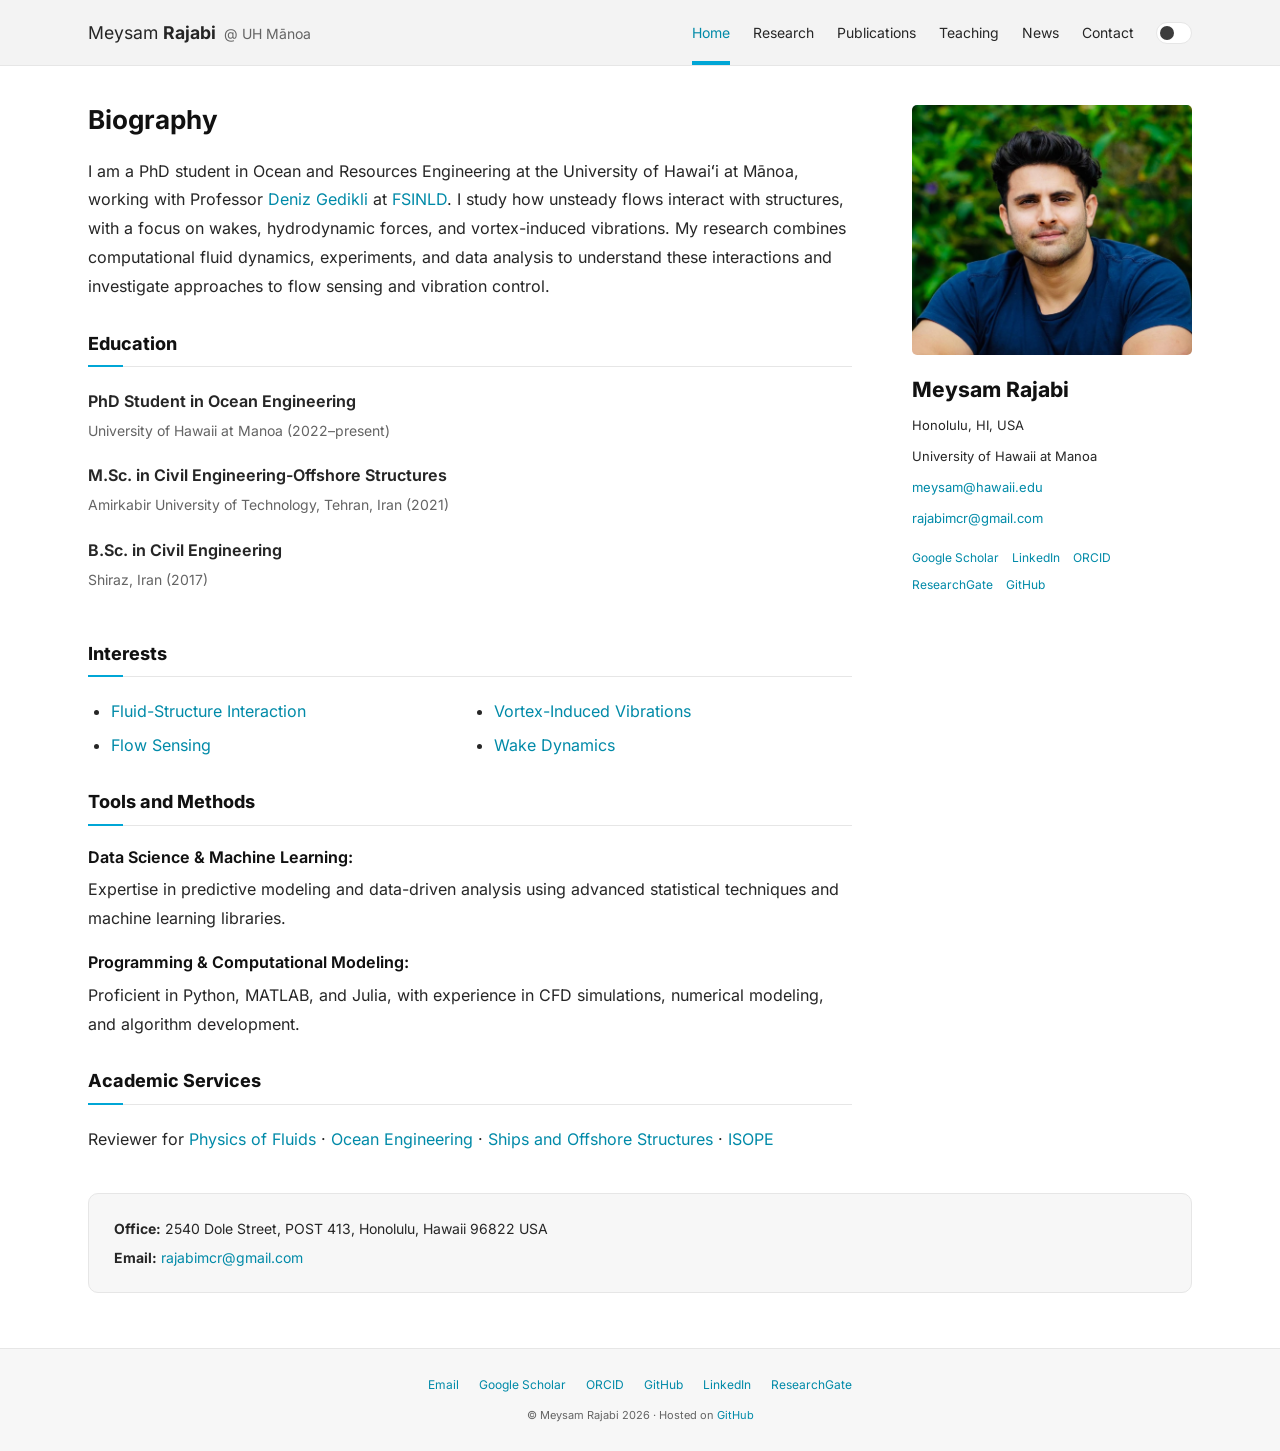
==== commit e17a94fe: "Restyle academic website and preserve Google homepage content" ====
--- a/index.html
+++ b/index.html
@@ -1,270 +1,92 @@
 <!doctype html>
-<html lang="en">
+<html lang="en" data-theme="light">
 <head>
   <meta charset="utf-8">
   <meta name="viewport" content="width=device-width, initial-scale=1">
-  <meta name="theme-color" content="#173f42">
-  <title>Meysam Rajabi | Wake Dynamics &amp; Fluid–Structure Interaction</title>
-  <meta name="description" content="Meysam Rajabi is a PhD student in Ocean and Resources Engineering at the University of Hawaiʻi at Mānoa, studying wake dynamics, hydrodynamic loading, vortex-induced vibration, and flow sensing.">
+  <meta name="theme-color" content="#f3f3f3">
+  <title>Meysam Rajabi | Ocean and Resources Engineering</title>
+  <meta name="description" content="Meysam Rajabi, PhD student in Ocean and Resources Engineering at the University of Hawaiʻi at Mānoa. Research, publications, teaching, and contact information.">
   <link rel="canonical" href="https://meysamrajabi95.github.io/">
   <meta property="og:type" content="website">
-  <meta property="og:title" content="Meysam Rajabi | Wake Dynamics &amp; Fluid–Structure Interaction">
-  <meta property="og:description" content="Research, publications, and teaching in ocean engineering at the University of Hawaiʻi at Mānoa.">
+  <meta property="og:title" content="Meysam Rajabi | Ocean and Resources Engineering">
+  <meta property="og:description" content="Meysam Rajabi, PhD student in Ocean and Resources Engineering at the University of Hawaiʻi at Mānoa. Research, publications, teaching, and contact information.">
   <meta property="og:url" content="https://meysamrajabi95.github.io/">
   <meta property="og:image" content="https://meysamrajabi95.github.io/assets/images/meysam-rajabi.jpg">
   <link rel="icon" href="assets/favicon.svg" type="image/svg+xml">
+  <script src="assets/theme.js"></script>
   <link rel="stylesheet" href="assets/style.css">
   <script src="assets/site.js" defer></script>
 </head>
-<body>
+<body data-page="home">
   <a class="skip-link" href="#main">Skip to main content</a>
   <header class="site-header">
     <div class="container header-inner">
-      <a class="wordmark" href="#about" aria-label="Meysam Rajabi, home"><span class="monogram" aria-hidden="true">M</span>Meysam Rajabi</a>
+      <a class="wordmark" href="./" aria-label="Meysam Rajabi, home">Meysam <strong>Rajabi</strong><span class="affiliation">@ UH Mānoa</span></a>
       <button class="menu-toggle" type="button" aria-expanded="false" aria-controls="navigation" hidden>Menu</button>
-      <nav class="site-nav" id="navigation" aria-label="Main navigation">
-        <a href="#about">About</a>
-        <a href="#research">Research</a>
-        <a href="#publications">Publications</a>
-        <a href="#teaching">Teaching</a>
-        <a href="#news">News</a>
-        <a class="nav-contact" href="#contact">Contact <span aria-hidden="true">↗</span></a>
-      </nav>
+      <div class="header-controls">
+        <nav class="site-nav" id="navigation" aria-label="Main navigation"><a href="./" aria-current="page">Home</a><a href="research/">Research</a><a href="publications/">Publications</a><a href="teaching/">Teaching</a><a href="news/">News</a><a href="#contact">Contact</a></nav>
+        <button class="theme-toggle" type="button" aria-label="Dark mode" aria-pressed="false" title="Toggle dark mode" hidden></button>
+      </div>
     </div>
   </header>
-  <main id="main">
-    <section class="hero" id="about" aria-labelledby="hero-title">
-      <div class="container">
-        <div class="hero-grid">
-          <div>
-            <p class="eyebrow">Ocean engineering · University of Hawaiʻi at Mānoa</p>
-            <h1 id="hero-title">Wake dynamics &amp;<br>fluid–structure<br>interaction.</h1>
-            <p class="role">Meysam Rajabi · PhD student</p>
-            <p class="intro">I study how unsteady flows interact with structures, with a focus on wakes, hydrodynamic forces, and vortex-induced vibrations. My research combines computational fluid dynamics, experiments, and data analysis to investigate flow sensing and vibration control.</p>
-            <p class="intro">I work with <a href="https://www.soest.hawaii.edu/ore/people/faculty/deniz-gedikli/">Professor Deniz Gedikli</a> at <a href="https://www.fsilab.org/">FSINLD</a> in the Department of Ocean and Resources Engineering.</p>
-            <div class="hero-actions">
-              <a class="button" href="#research">Explore my research <span aria-hidden="true">↗</span></a>
-              <a class="text-link" href="#publications">View publications <span aria-hidden="true">→</span></a>
-            </div>
-          </div>
-          <figure class="portrait">
-            <img src="assets/images/meysam-rajabi.jpg" width="1280" height="1049" alt="Meysam Rajabi" fetchpriority="high">
-            <figcaption><span>Meysam Rajabi</span><span>Honolulu, Hawaiʻi</span></figcaption>
-          </figure>
-        </div>
-        <div class="profile-links" aria-label="Academic profiles">
-          <span class="label">Find my work</span>
-          <a href="https://scholar.google.com/citations?user=jcjB-MEAAAAJ&amp;hl=en">Google Scholar</a>
-          <a href="https://orcid.org/0000-0001-6829-0364">ORCID</a>
-          <a href="https://github.com/meysamrajabi95">GitHub</a>
-          <a href="https://www.linkedin.com/in/meysam-rajabi-752735265/">LinkedIn</a>
-          <a href="https://www.researchgate.net/profile/Meysam-Rajabi-2">ResearchGate</a>
-        </div>
-      </div>
-    </section>
-
-    <section class="section section-tint" id="research" aria-labelledby="research-title">
-      <div class="container">
-        <div class="section-heading">
-          <p class="eyebrow">01 / Research</p>
-          <h2 id="research-title">From flow structures to forces.</h2>
-        </div>
-        <p class="section-lead">Understanding how wakes develop, how they load nearby structures, and what their signals can tell us about the surrounding flow.</p>
-        <div class="research-feature">
-          <figure class="research-visual">
-            <img src="assets/images/wake-overview.png" width="1280" height="828" alt="Flow visualization around a circular cylinder above a wall with a nearby ridge" loading="lazy">
-            <figcaption>Flow around a cylinder near a moving wall and ridge.</figcaption>
-          </figure>
-          <div>
-            <span class="topic-number">01.1 / WAKE DYNAMICS</span>
-            <h3>Wake dynamics &amp; hydrodynamic loading</h3>
-            <p>Wakes contain separated shear layers and unsteady vortices. Their evolution changes the pressure and viscous stresses acting on a structure, producing mean and fluctuating forces.</p>
-            <p>I study how nearby moving bodies and boundaries affect cylinder wakes and loading, including the roles of passage timing, wake recovery, and synchronization.</p>
-            <a class="text-link" href="#wake-manuscripts">Related manuscripts <span aria-hidden="true">→</span></a>
-          </div>
-        </div>
-        <div class="research-grid">
-          <article class="research-topic">
-            <span class="topic-number">01.2 / VORTEX-INDUCED VIBRATION</span>
-            <h3>Flow and structural motion</h3>
-            <p>Vortex-induced vibration arises from the interaction between vortex shedding and structural motion. My work examines the response of flexible cylinders and approaches to vibration control, with applications to marine risers, offshore structures, and flow-energy systems.</p>
-          </article>
-          <article class="research-topic">
-            <span class="topic-number">01.3 / FLOW SENSING</span>
-            <h3>Learning from pressure signals</h3>
-            <p>Changes in surface pressure can reveal information about nearby objects and flow conditions. I combine computational fluid dynamics, physics-based modeling, and data analysis to develop inverse models that infer the surrounding environment from flow-induced signals.</p>
-          </article>
-        </div>
-        <div class="methods"><strong>Methods &amp; tools</strong><span>CFD &amp; experiments</span><span>Data analysis &amp; machine learning</span><span>Python · MATLAB · Julia</span></div>
-      </div>
-    </section>
-
-    <section id="publications" class="section" aria-labelledby="publications-title">
-  <div class="container">
-    <div class="section-heading">
-      <p class="eyebrow">02 / Publications</p>
-      <h2 id="publications-title">Publications &amp; manuscripts.</h2>
-      <a class="text-link" href="https://scholar.google.com/citations?user=jcjB-MEAAAAJ&amp;hl=en">Google Scholar <span aria-hidden="true">↗</span></a>
-    </div>
-
-    <h3 class="publication-group-title">Journal articles</h3>
-    <article class="publication">
-      <p class="publication-meta">2026 · Journal of Fluids and Structures</p>
-      <h3><a href="https://doi.org/10.1016/j.jfluidstructs.2026.104733">Piezoelectric Modulation of In-Line and Cross-Flow Vortex-Induced Vibrations of a Flexible Cylinder</a></h3>
-      <p class="publication-authors">Meysam Rajabi, Ersegun D. Gedikli, and Jason M. Dahl</p>
-      <p class="publication-links"><a href="https://doi.org/10.1016/j.jfluidstructs.2026.104733">Article <span aria-hidden="true">↗</span></a><a href="https://drive.google.com/file/d/1RCqJrrfU9-Xj-N0UNRV_4Zutz8-cNb2A/view?usp=sharing">PDF <span aria-hidden="true">↗</span></a></p>
-    </article>
-    <article class="publication">
-      <p class="publication-meta">2026 · Ocean Engineering</p>
-      <h3><a href="https://doi.org/10.1016/j.oceaneng.2026.127988">Inverse identification of cylinder gap ratio from surface pressure on a stationary sensing cylinder in a side-by-side configuration</a></h3>
-      <p class="publication-authors">Meysam Rajabi and Ersegun D. Gedikli</p>
-      <p class="publication-links"><a href="https://doi.org/10.1016/j.oceaneng.2026.127988">Article <span aria-hidden="true">↗</span></a><a href="https://drive.google.com/file/d/1ekpMUVdgu1oT-b6ZGAd7TQKiPS3tCgFC/view?usp=drive_link">PDF <span aria-hidden="true">↗</span></a></p>
-    </article>
-
-    <details class="publication-archive">
-      <summary>Earlier journal articles <span>2021 · 3 articles</span></summary>
-      <article class="publication">
-        <p class="publication-meta">2021 · Mathematical Problems in Engineering · Article 8397326</p>
-        <h3><a href="https://onlinelibrary.wiley.com/doi/full/10.1155/2021/8397326">Three-Dimensional Numerical Modeling of a Coastal Highway Bridge under Stokes Waves</a></h3>
-        <p class="publication-authors">Meysam Rajabi, Fahimeh Heydari, Hassan Ghassemi, Mohammad Javad Ketabdari, and Hamidreza Ghafari</p>
-        <p class="publication-links"><a href="https://onlinelibrary.wiley.com/doi/full/10.1155/2021/8397326">Article <span aria-hidden="true">↗</span></a><a href="https://onlinelibrary.wiley.com/doi/epdf/10.1155/2021/8397326">PDF <span aria-hidden="true">↗</span></a></p>
-      </article>
-      <article class="publication">
-        <p class="publication-meta">2021 · Mathematical Problems in Engineering · Article 2944466</p>
-        <h3><a href="https://onlinelibrary.wiley.com/doi/full/10.1155/2021/2944466">Hydrodynamic Performance Improvement of Double-Row Floating Breakwaters by Changing the Cross-Sectional Geometry</a></h3>
-        <p class="publication-authors">Meysam Rajabi and Hassan Ghassemi</p>
-        <p class="publication-links"><a href="https://onlinelibrary.wiley.com/doi/full/10.1155/2021/2944466">Article <span aria-hidden="true">↗</span></a><a href="https://onlinelibrary.wiley.com/doi/epdf/10.1155/2021/2944466">PDF <span aria-hidden="true">↗</span></a></p>
-      </article>
-      <article class="publication">
-        <p class="publication-meta">2021 · Mathematical Problems in Engineering · Article 2855051</p>
-        <h3><a href="https://onlinelibrary.wiley.com/doi/full/10.1155/2021/2855051">Homogeneous Wave Load Effects on the Connections of Main Parts of Side-Anchored Straight Floating Bridge</a></h3>
-        <p class="publication-authors">Meysam Rajabi, Hassan Ghassemi, and Hamidreza Ghafari</p>
-        <p class="publication-links"><a href="https://onlinelibrary.wiley.com/doi/full/10.1155/2021/2855051">Article <span aria-hidden="true">↗</span></a><a href="https://onlinelibrary.wiley.com/doi/epdf/10.1155/2021/2855051">PDF <span aria-hidden="true">↗</span></a></p>
-      </article>
-    </details>
-
-    <h3 class="publication-group-title" id="wake-manuscripts">Manuscripts in progress</h3>
-    <article class="publication">
-      <p class="publication-meta">2026 · Journal of Fluid Mechanics <span class="status">Under submission</span></p>
-      <h3>Wake synchronization and cylinder forces near moving ridges</h3>
-      <p class="publication-authors">Meysam Rajabi and Ersegun D. Gedikli</p>
-      <details class="abstract"><summary>Read abstract</summary><p>We study the loading and wake dynamics of a stationary circular cylinder near periodically spaced ridges attached to a moving wall. The wall moves at the free-stream speed. Using two-dimensional simulations at Reynolds number Re = 100, we vary ridge spacing while keeping ridge shape and the cylinder–wall gap fixed. The ridge-passage frequency relative to the smooth-wall shedding frequency, F = fₚ/f₀, ranges from 0.8 to 1.2 across nine cases. We ask whether synchronization with ridge passage reduces force fluctuations. Ridge-relative phase and complete force waveforms identify two sampled synchronized cases, F = 0.95 and F = 1. Compared with the smooth-wall reference, root-mean-square lift fluctuations are approximately 50% lower in the first case and 45% higher in the second. Drag fluctuations increase in all nine cases. The synchronized response with lower lift fluctuations has a strong second harmonic, but its complete waveform repeats once per ridge passage. At the same ridge positions, the two synchronized cases show different shear-layer, reverse-flow, and pressure patterns despite having the same minimum clearance. Separate three-dimensional continuations of nonsynchronized two-dimensional wakes at Re = 200 and 300 show sustained span-dependent motion, changes in lift amplitude, and continuing phase drift over 80 ridge periods. In the late comparison window, the Re = 300 configuration has larger lift fluctuations but smaller mean span-dependent near-wake energy than the Re = 200 configuration. These results distinguish regular ridge passage, wake synchronization, and reduced cylinder loading. Assessing the response requires the force magnitude, waveform, and flow structure alongside the timing of ridge passage.</p></details>
-    </article>
-    <article class="publication">
-      <p class="publication-meta">2026 · Physics of Fluids <span class="status">Under review</span></p>
-      <h3>Phase and recovery effects on cylinder wake response to traveling ridges</h3>
-      <p class="publication-authors">Meysam Rajabi and Ersegun D. Gedikli</p>
-      <details class="abstract"><summary>Read abstract</summary><p>This study uses two-dimensional numerical simulations to examine how a ridge traveling along a nearby wall affects the loading and wake of a circular cylinder. The Reynolds number based on cylinder diameter is 100, the gap-to-diameter ratio is G/D = 0.4, and the wall and ridge move at the free-stream speed. Single ridge passages are examined at three ridge heights and eight arrival phases. Ridge height sets the scale of the loading: pressure accounts for about 94–95% of the unfiltered peak drag increment. Arrival phase determines how positive and negative loading cancel and whether the subsequent vortex shedding advances or lags. A second ridge of fixed geometry is then introduced while the wake recovers from the first passage. Its additional effect is measured by comparison with cases that receive no second ridge. An empirical amplitude coordinate derived from the lift history describes the incoming recovery state. For four new cases with moderate departures from the reference cycle, a quadratic correction based on this amplitude reduces the root-mean-square error in late phase reset by about 43% compared with a prediction based on phase alone, without refitting. The correction performs worse than phase alone during earlier recovery, although the sampled outgoing near-wake responses remain similar between corresponding moderate and earlier-recovery cases. These results connect pressure-dominated loading to the later wake response and identify when recovery information improves predictions of successive ridge encounters.</p></details>
-    </article>
-    <article class="publication">
-      <p class="publication-meta">2026 · Journal of Fluid Mechanics <span class="status">Under review</span></p>
-      <h3>Wake-state-dependent cylinder loading during successive body passages</h3>
-      <p class="publication-authors">Meysam Rajabi and Ersegun D. Gedikli</p>
-      <details class="abstract"><summary>Read abstract</summary><p>Three-dimensional immersed-boundary simulations at Re = 400 quantify the transient loading of a circular cylinder as finite-span square or triangular wall-attached bodies pass beneath it on a wall moving at the free-stream speed. Same-time subtraction from a matching smooth-wall continuation defines the event-conditioned pressure and force responses. The direct response to an isolated passage decreases by approximately 96% as the cylinder–body clearance increases from g/D = 0.1 to 2.0. In contrast, the delayed response varies non-monotonically and can exceed the direct maximum at intermediate clearances. For successive passages, a repeated leading-arrival kernel produces apparent shielding and amplification. A four-phase ensemble shows that this discrepancy is governed primarily by the cylinder-wake state when the following body arrives. Replacing the repeated second kernel with a phase-matched isolated response reduces the normalized pressure residual by 54–88% for square bodies and 84–90% for triangular bodies. The triangular-body response then agrees closely with the conditioned superposition, with no more than weak shielding, whereas the square bodies retain a larger phase-dependent residual. Pressure accounts for approximately 96–98% of the root-mean-square force perturbations during the representative nominal event. Synchronized flow fields link this loading to gap-flow restriction, displacement and roll-up of the wall-facing cylinder shear layer, and a pressure asymmetry that persists after both bodies have passed. Square bodies generate the stronger immediate three-dimensional response, whereas triangular bodies produce the stronger delayed response. Successive-passage responses are therefore controlled not only by body geometry and spacing, but also by the state of the cylinder wake at each arrival.</p></details>
-    </article>
-
-    <details class="publication-archive">
-      <summary>Conference contributions <span>2023 · 3 contributions</span></summary>
-      <article class="publication">
-        <p class="publication-meta">2023 · Bulletin of the American Physical Society</p>
-        <h3><a href="https://meetings.aps.org/Meeting/DFD23/Session/A38.6">New insights into complex vortex-induced vibrations through 3D modeling and wake response analysis</a></h3>
-        <p class="publication-authors">Meysam Rajabi, Brian Mingels, Erdem Aktosun, Jason Dahl, and Ersegun Gedikli</p>
-        <p class="publication-links"><a href="https://meetings.aps.org/Meeting/DFD23/Session/A38.6">Abstract <span aria-hidden="true">↗</span></a></p>
-      </article>
-      <article class="publication">
-        <p class="publication-meta">2023 · Bulletin of the American Physical Society</p>
-        <h3><a href="https://meetings.aps.org/Meeting/DFD23/Session/A38.5">Evaluating 2D and 3D VIV Wake Modes and Forces through Forced Motion Simulations</a></h3>
-        <p class="publication-authors">Brian Mingels, Jason Dahl, Meysam Rajabi, Ersegun Gedikli, and Erdem Aktosun</p>
-        <p class="publication-links"><a href="https://meetings.aps.org/Meeting/DFD23/Session/A38.5">Abstract <span aria-hidden="true">↗</span></a></p>
-      </article>
-      <article class="publication">
-        <p class="publication-meta">2023 · 4th International Naval Architecture and Maritime Symposium · INTNAM</p>
-        <h3><a href="https://par.nsf.gov/biblio/10482875">2D numerical forced-motion simulations of vortex-induced vibration wakes: Toward understanding the onset of three-dimensional effects</a></h3>
-        <p class="publication-authors">Meysam Rajabi, Erdem Aktosun, Brian Mingels, Jason Dahl, and Ersegun Deniz</p>
-        <p class="publication-links"><a href="https://par.nsf.gov/biblio/10482875">Proceedings <span aria-hidden="true">↗</span></a><a href="https://par.nsf.gov/servlets/purl/10482875">PDF <span aria-hidden="true">↗</span></a></p>
-      </article>
-    </details>
-  </div>
+  <main class="container page-content" id="main">
+<div class="home-layout">
+  <section class="home-biography" id="about" aria-labelledby="biography-title">
+    <h1 id="biography-title">Biography</h1>
+    <p>I am a PhD student in Ocean and Resources Engineering at the University of Hawaiʻi at Mānoa, working with Professor <a href="https://www.soest.hawaii.edu/ore/people/faculty/deniz-gedikli/">Deniz Gedikli</a> at <a href="https://www.fsilab.org/">FSINLD</a>. I study how unsteady flows interact with structures, with a focus on wakes, hydrodynamic forces, and vortex-induced vibrations. My research combines computational fluid dynamics, experiments, and data analysis to understand these interactions and investigate approaches to flow sensing and vibration control.</p>
+  </section>
+  <aside class="profile" aria-label="Profile and contact links">
+    <img src="assets/images/meysam-rajabi.jpg" width="1280" height="1049" alt="Meysam Rajabi" fetchpriority="high">
+    <h2>Meysam Rajabi</h2>
+    <p>Honolulu, HI, USA</p>
+    <p>University of Hawaii at Manoa</p>
+    <p><a href="mailto:meysam@hawaii.edu">meysam@hawaii.edu</a></p>
+    <p><a href="mailto:rajabimcr@gmail.com">rajabimcr@gmail.com</a></p>
+    <div class="profile-links" aria-label="Academic profiles">
+      <a href="https://scholar.google.com/citations?user=jcjB-MEAAAAJ&amp;hl=en">Google Scholar</a>
+      <a href="https://www.linkedin.com/in/meysam-rajabi-752735265/">LinkedIn</a>
+      <a href="https://orcid.org/0000-0001-6829-0364">ORCID</a>
+      <a href="https://www.researchgate.net/profile/Meysam-Rajabi-2">ResearchGate</a>
+      <a href="https://github.com/meysamrajabi95">GitHub</a>
+    </div>
+  </aside>
+  <section class="home-section" id="education" aria-labelledby="education-title">
+    <h2 id="education-title">Education</h2>
+    <ul class="education-list">
+      <li><strong>PhD Student in Ocean Engineering</strong><span>University of Hawaii at Manoa (2022–present)</span></li>
+      <li><strong>M.Sc. in Civil Engineering-Offshore Structures</strong><span>Amirkabir University of Technology, Tehran, Iran (2021)</span></li>
+      <li><strong>B.Sc. in Civil Engineering</strong><span>Shiraz, Iran (2017)</span></li>
+    </ul>
+  </section>
+  <section class="home-section" aria-labelledby="interests-title">
+    <h2 id="interests-title">Interests</h2>
+    <ul class="interests-list">
+      <li><a href="research/">Fluid-Structure Interaction</a></li>
+      <li><a href="research/#viv">Vortex-Induced Vibrations</a></li>
+      <li><a href="research/#flow-sensing">Flow Sensing</a></li>
+      <li><a href="research/#wake-dynamics">Wake Dynamics</a></li>
+    </ul>
+  </section>
+  <section class="home-section" aria-labelledby="methods-title">
+    <h2 id="methods-title">Tools and Methods</h2>
+    <div class="method"><h3>Data Science &amp; Machine Learning:</h3><p>Expertise in predictive modeling and data-driven analysis using advanced statistical techniques and machine learning libraries.</p></div>
+    <div class="method"><h3>Programming &amp; Computational Modeling:</h3><p>Proficient in Python, MATLAB, and Julia, with experience in CFD simulations, numerical modeling, and algorithm development.</p></div>
+  </section>
+  <section class="home-section" aria-labelledby="service-title">
+    <h2 id="service-title">Academic Services</h2>
+    <p>Reviewer for <a href="https://pubs.aip.org/aip/pof">Physics of Fluids</a> · <a href="https://www.sciencedirect.com/journal/ocean-engineering">Ocean Engineering</a> · <a href="https://www.tandfonline.com/journals/tsos20">Ships and Offshore Structures</a> · <a href="https://www.isope.org/">ISOPE</a></p>
+  </section>
+</div>
+<section class="office" id="contact" aria-label="Office and email">
+  <p><strong>Office:</strong> 2540 Dole Street, POST 413, Honolulu, Hawaii 96822 USA</p>
+  <p><strong>Email:</strong> <a href="mailto:rajabimcr@gmail.com">rajabimcr@gmail.com</a></p>
 </section>
-
-    <section id="teaching" class="section section-tint" aria-labelledby="teaching-title">
-  <div class="container">
-    <div class="section-heading">
-      <p class="eyebrow">03 / Teaching &amp; service</p>
-      <h2 id="teaching-title">Teaching &amp; academic service.</h2>
-    </div>
-    <div class="two-column">
-      <div>
-        <article class="teaching-item">
-          <p class="eyebrow">University of Hawaiʻi at Mānoa</p>
-          <h3>College Physics Laboratory</h3>
-          <p>Teaching Assistant, Physics &amp; Astronomy Department, Honolulu, Hawaiʻi.</p>
-          <p>PHYS 151L and PHYS 170L introduce experimental work in mechanics, oscillations, energy conservation, and fluid dynamics, with an emphasis on dimensional analysis, error analysis, and interpreting data.</p>
-          <p class="teaching-dates">PHYS 170L: Spring 2025 and Fall 2024 · PHYS 151L: Fall 2024</p>
-        </article>
-        <article class="teaching-item">
-          <p class="eyebrow">Amirkabir University of Technology · 2020</p>
-          <h3>Boundary Element Method</h3>
-          <p>Teaching Assistant, Civil and Environmental Engineering Department, Tehran, Iran.</p>
-        </article>
-        <article class="teaching-item">
-          <p class="eyebrow">Amirkabir University of Technology · 2020</p>
-          <h3>Floating and Mobile Offshore Structures</h3>
-          <p>Teaching Assistant, Maritime Engineering Department, Tehran, Iran.</p>
-        </article>
-      </div>
-      <div>
-        <article class="teaching-item">
-          <h3>Peer review</h3>
-          <p>I serve as a reviewer for:</p>
-          <ul class="service-list">
-            <li>Physics of Fluids</li>
-            <li>Ocean Engineering</li>
-            <li>Ships and Offshore Structures</li>
-            <li>ISOPE</li>
-          </ul>
-        </article>
-        <article class="teaching-item">
-          <h3>Teaching interests</h3>
-          <p>Fluid mechanics.</p>
-        </article>
-      </div>
-    </div>
-  </div>
-</section>
-
-    <section class="section" id="education" aria-labelledby="education-title">
-      <div class="container">
-        <div class="section-heading"><p class="eyebrow">04 / Education</p><h2 id="education-title">Academic background.</h2></div>
-        <div class="education">
-          <article><time>2022–present</time><h3>PhD student<br>Ocean Engineering</h3><p>University of Hawaiʻi at Mānoa<br>Honolulu, Hawaiʻi, USA</p></article>
-          <article><time datetime="2021">2021</time><h3>M.Sc.<br>Civil Engineering</h3><p>Offshore Structures<br>Amirkabir University of Technology<br>Tehran, Iran</p></article>
-          <article><time datetime="2017">2017</time><h3>B.Sc.<br>Civil Engineering</h3><p>Shiraz, Iran</p></article>
-        </div>
-      </div>
-    </section>
-
-    <section class="section" id="news" aria-labelledby="news-title">
-      <div class="container">
-        <div class="section-heading"><p class="eyebrow">05 / News &amp; outreach</p><h2 id="news-title">Beyond the research.</h2></div>
-        <div class="news-layout">
-          <figure><img src="assets/images/news-aps-group.jpg" width="1170" height="756" alt="FSINLD research group at the 2023 APS Division of Fluid Dynamics meeting" loading="lazy"><figcaption>With the FSINLD research group at APS DFD, 2023.</figcaption></figure>
-          <div>
-            <article class="news-item"><time datetime="2024-08">AUG 2024</time><div><h3>College Physics Laboratory teaching assistantship</h3><p>I began a teaching assistantship in the <a href="https://www.phys.hawaii.edu/">Physics &amp; Astronomy Department</a> at the University of Hawaiʻi at Mānoa.</p></div></article>
-            <article class="news-item"><time datetime="2023-11">NOV 2023</time><div><h3>APS Division of Fluid Dynamics meeting</h3><p>Our FSINLD group shared research on fluid–structure interaction and vortex-induced vibrations at the 2023 APS DFD meeting.</p></div></article>
-            <article class="news-item"><time datetime="2023-10">OCT 2023</time><div><h3>SOEST Open House</h3><p>We introduced visitors to fluid–structure interaction through flow visualizations, wave-tank demonstrations, and hands-on experiments at UH Mānoa.</p></div></article>
-          </div>
-        </div>
-      </div>
-    </section>
-
-    <section class="section contact" id="contact" aria-labelledby="contact-title">
-      <div class="container contact-grid">
-        <div><p class="eyebrow">06 / Contact</p><h2 id="contact-title">Get in touch.</h2><p>For questions about my research, publications, or teaching, please contact me by email.</p></div>
-        <div><a class="contact-email" href="mailto:meysam@hawaii.edu">meysam@hawaii.edu</a><p><a href="mailto:rajabimcr@gmail.com">rajabimcr@gmail.com</a></p><p class="contact-address">Department of Ocean and Resources Engineering<br>University of Hawaiʻi at Mānoa<br>2540 Dole Street, POST 413<br>Honolulu, Hawaiʻi 96822, USA</p></div>
-      </div>
-    </section>
   </main>
-  <footer class="site-footer"><div class="container footer-inner"><span>© 2026 Meysam Rajabi</span><span>Ocean engineering · Honolulu, Hawaiʻi</span><a href="#about">Back to top ↑</a></div></footer>
+  <footer class="site-footer">
+    <div class="container">
+      <nav class="footer-links" aria-label="Profile links"><a href="mailto:meysam@hawaii.edu">Email</a><a href="https://scholar.google.com/citations?user=jcjB-MEAAAAJ&amp;hl=en">Google Scholar</a><a href="https://orcid.org/0000-0001-6829-0364">ORCID</a><a href="https://github.com/meysamrajabi95">GitHub</a><a href="https://www.linkedin.com/in/meysam-rajabi-752735265/">LinkedIn</a><a href="https://www.researchgate.net/profile/Meysam-Rajabi-2">ResearchGate</a></nav>
+      <p class="footer-note">© Meysam Rajabi 2026 · Hosted on <a href="https://github.com/meysamrajabi95/meysamrajabi95.github.io">GitHub</a></p>
+    </div>
+  </footer>
 </body>
 </html>
--- a/assets/style.css
+++ b/assets/style.css
@@ -1,202 +1,174 @@
-:root {
-  --paper: #faf9f5;
-  --white: #fff;
-  --ink: #243436;
-  --muted: #5c6968;
-  --teal: #173f42;
-  --accent: #597a61;
-  --line: #d9dfd9;
-  --tint: #eef1eb;
-  --serif: Georgia, 'Times New Roman', serif;
-  --sans: -apple-system, BlinkMacSystemFont, 'Segoe UI', Arial, sans-serif;
+@font-face{font-family:Inter;font-style:normal;font-weight:100 900;font-display:swap;src:url('fonts/inter-latin-ext.woff2') format('woff2');unicode-range:U+0100-02BA,U+02BD-02C5,U+02C7-02CC,U+02CE-02D7,U+02DD-02FF,U+0304,U+0308,U+0329,U+1D00-1DBF,U+1E00-1E9F,U+1EF2-1EFF,U+2020-2021,U+20A0-20AB,U+20AD-20C4,U+2113,U+2C60-2C7F,U+A720-A7FF}
+@font-face{font-family:Inter;font-style:normal;font-weight:100 900;font-display:swap;src:url('fonts/inter-latin.woff2') format('woff2');unicode-range:U+0000-00FF,U+0131,U+0152-0153,U+02BB-02BC,U+02C6,U+02DA,U+02DC,U+0304,U+0308,U+0329,U+2000-206F,U+20AC,U+2122,U+2191,U+2193,U+2212,U+2215,U+FEFF,U+FFFD}
+:root{color-scheme:light;--background:#fff;--header:#f3f3f3;--text:#262626;--heading:#111;--muted:#646464;--accent:#008aa8;--active:#00a6d6;--line:#e6e6e6;--panel:#fff;--soft:#f7f7f7}
+:root[data-theme="dark"]{color-scheme:dark;--background:#171717;--header:#202020;--text:#e5e5e5;--heading:#fafafa;--muted:#b5b5b5;--accent:#5bc5e4;--active:#48c3e8;--line:#393939;--panel:#202020;--soft:#242424}
+*{box-sizing:border-box}
+[hidden]{display:none!important}
+html{scroll-padding-top:90px}
+body{margin:0;background:var(--background);color:var(--text);font:16px/1.8 Inter,-apple-system,BlinkMacSystemFont,'Segoe UI',Arial,sans-serif;-webkit-font-smoothing:antialiased}
+a{color:var(--accent);text-decoration:none;text-underline-offset:3px}
+a:hover{text-decoration:underline}
+button,summary{cursor:pointer;font:inherit}
+button{color:inherit}
+:focus-visible{outline:3px solid var(--active);outline-offset:4px}
+img{display:block;max-width:100%;height:auto}
+h1,h2,h3,p,figure{margin:0}
+h1,h2,h3{color:var(--heading);line-height:1.4}
+h1{font-size:28px;font-weight:700;margin-bottom:25px}
+h2{font-size:18px;font-weight:750;position:relative;padding-bottom:10px;border-bottom:1px solid var(--line);margin-bottom:20px}
+h2::after{content:'';position:absolute;width:35px;height:2px;background:var(--active);bottom:-1px;left:0}
+h3{font-size:16px;font-weight:650}
+p+p{margin-top:13px}
+ul{margin:12px 0;padding-left:23px}
+::selection{background:#c9edf4;color:#111}
+.container{max-width:1200px;padding-inline:48px;margin-inline:auto}
+.skip-link{position:fixed;top:-100px;left:16px;z-index:100;padding:8px 14px;background:var(--panel)}
+.skip-link:focus{top:10px}
+.sr-only{position:absolute;width:1px;height:1px;padding:0;margin:-1px;overflow:hidden;clip:rect(0,0,0,0);white-space:nowrap;border:0}
+.site-header{position:sticky;top:0;z-index:20;background:var(--header);border-bottom:1px solid var(--line)}
+.header-inner{display:flex;min-height:64px;gap:30px;align-items:center;justify-content:space-between}
+.wordmark{font-size:17.6px;color:var(--text);white-space:nowrap}
+.wordmark:hover{text-decoration:none}
+.wordmark strong{font-weight:700}
+.affiliation{color:var(--muted);font-size:14px;margin-left:8px}
+.header-controls{display:flex;gap:22px;align-items:center}
+.site-nav{display:flex;gap:23px;align-items:center}
+.site-nav a{color:var(--text);font-size:14px;padding-block:20px 16px;border-bottom:4px solid transparent;white-space:nowrap}
+.site-nav a[aria-current="page"],.site-nav a:hover{color:var(--accent);border-color:var(--active);text-decoration:none}
+.menu-toggle{display:none;border:1px solid var(--line);background:var(--panel);border-radius:5px;padding:5px 10px;font-size:13px}
+.theme-toggle{width:36px;min-width:36px;height:22px;padding:3px;border:1px solid var(--line);border-radius:20px;background:var(--panel);display:flex;align-items:center}
+.theme-toggle::before{content:'';display:block;width:14px;height:14px;border-radius:50%;background:#3c3c3c}
+.theme-toggle[aria-pressed="true"]::before{transform:translateX(13px);background:#d9d9d9}
+.page-content{padding-top:36px;padding-bottom:55px;min-height:calc(100vh - 220px)}
+.home-layout{display:grid;grid-template-columns:minmax(0,1fr) 280px;column-gap:60px;row-gap:30px;align-items:start}
+.home-biography{grid-column:1}
+.home-biography h1{font-size:26px;margin-bottom:18px}
+.profile{grid-column:2;grid-row:1 / span 5;padding-top:3px}
+.profile img{width:100%;aspect-ratio:1.12;object-fit:cover;border-radius:5px}
+.profile h2{font-size:21px;border:0;margin:20px 0 9px;padding:0}
+.profile h2::after{display:none}
+.profile p{font-size:13px;margin:0 0 9px;line-height:1.7}
+.profile .profile-links{display:flex;gap:5px 13px;flex-wrap:wrap;margin-top:18px}
+.profile-links a{font-size:12px}
+.home-section{grid-column:1}
+.education-list{list-style:none;padding:0;margin:0}
+.education-list li{margin-bottom:17px}
+.education-list strong{font-weight:650;display:block}
+.education-list span{color:var(--muted);font-size:14px}
+.interests-list{display:grid;grid-template-columns:1fr 1fr;gap:5px 25px;margin:0}
+.method + .method{margin-top:19px}
+.method h3{margin-bottom:7px}
+.home-section p,.home-biography p{line-height:1.8}
+.office{margin-top:40px;padding:22px 25px;border:1px solid var(--line);border-radius:10px;background:var(--soft);font-size:14px}
+.office p+p{margin-top:3px}
+.page-title{margin-bottom:26px}
+.page-intro{color:var(--muted);margin-bottom:28px}
+.research-feature{display:grid;grid-template-columns:1fr 1fr;gap:38px;align-items:center;margin:25px 0 40px}
+.research-visual{border:1px solid var(--line);border-radius:8px;overflow:hidden;background:#fff;padding:18px}
+.research-visual figcaption{color:#666;font-size:12px;line-height:1.6;margin-top:8px}
+.research-feature h2{margin-bottom:18px}
+.research-feature p,.research-topic p{font-size:15px}
+.research-feature .text-link{display:inline-block;margin-top:15px}
+.research-grid{display:grid;grid-template-columns:1fr 1fr;gap:38px}
+.research-topic h2{margin-bottom:17px}
+.topic-number{display:none}
+.methods{display:flex;flex-wrap:wrap;gap:8px 22px;padding:22px 0;margin-top:30px;border-top:1px solid var(--line);font-size:13px}
+.methods strong{font-weight:650}
+.scholar-panel{border:1px solid var(--line);box-shadow:0 3px 14px #00000006;border-radius:12px;background:var(--panel);padding:20px 24px;margin:0 0 29px}
+.scholar-panel p{font-size:14px;color:var(--muted)}
+.scholar-panel a{font-weight:650}
+.bibliography-section{margin-top:30px}
+.bibliography{margin:0;padding-left:29px}
+.bibliography>li{padding-left:2px;margin:0 0 23px}
+.bibliography>li::marker{color:var(--muted);font-size:15px}
+.publication h3{font-size:16px;line-height:1.65;font-weight:700;margin-bottom:2px}
+.publication h3 a{color:var(--text)}
+.publication-citation{font-size:15px;line-height:1.85;margin:0}
+.publication-citation em{font-style:italic}
+.publication-actions{display:flex;align-items:center;flex-wrap:wrap;gap:6px;margin-top:7px}
+.pill{display:inline-flex;align-items:center;justify-content:center;border:1px solid;border-radius:999px;padding:3px 10px;line-height:1.4;font-size:11px;font-weight:600;text-decoration:none}
+.pill:hover{text-decoration:none;filter:brightness(.92)}
+.pill-abstract{color:#166532;background:#edf8f0;border-color:#bdddc6}
+.pill-bibtex{color:#843277;background:#fcf0fa;border-color:#e4c6df}
+.pill-doi{color:#8a5a11;background:#fff7e8;border-color:#ecdbb9}
+.pill-pdf{color:#8d3929;background:#fff0ed;border-color:#e9c7be}
+.pill-link{color:#24618e;background:#edf5fc;border-color:#bdd6e9}
+:root[data-theme="dark"] .pill-abstract{color:#a3dfb3;background:#1d3625;border-color:#3c6045}
+:root[data-theme="dark"] .pill-bibtex{color:#e7b3e0;background:#3b2538;border-color:#64455f}
+:root[data-theme="dark"] .pill-doi{color:#edca8b;background:#3a3020;border-color:#665539}
+:root[data-theme="dark"] .pill-pdf{color:#edb5a8;background:#3c2823;border-color:#69463d}
+:root[data-theme="dark"] .pill-link{color:#a4cee9;background:#22323d;border-color:#3d5b71}
+.status{display:inline-block;font-size:11px;font-weight:600;padding:1px 7px;border-radius:4px;margin-left:5px;color:var(--muted);background:var(--soft);border:1px solid var(--line);vertical-align:1px}
+.pub-disclosure{font-size:13px}
+.pub-disclosure summary{list-style:none}
+.pub-disclosure summary::-webkit-details-marker{display:none}
+.pub-disclosure[open]{flex-basis:100%}
+.disclosure-content{margin-top:12px;border-left:3px solid #78ae84;padding:8px 15px;background:var(--soft);font-size:14px;line-height:1.85}
+.disclosure-content.bibtex-panel{border-color:#bb8db3}
+.disclosure-content p{font-size:14px}
+pre{margin:0;white-space:pre-wrap;overflow-wrap:anywhere;font:12px/1.8 ui-monospace,Consolas,monospace}
+.copy-citation{margin:8px 0 0;border:1px solid var(--line);background:var(--panel);border-radius:4px;font-size:11px;padding:4px 9px}
+.two-column{display:grid;grid-template-columns:1.25fr 1fr;gap:55px}
+.teaching-item{margin-bottom:27px}
+.teaching-item h3{font-size:17px;margin-bottom:9px}
+.teaching-item p,.service-list{font-size:15px}
+.teaching-item .eyebrow{color:var(--muted);font-size:12px;margin-bottom:6px}
+.teaching-dates{font-size:13px!important;color:var(--muted)}
+.news-layout{display:grid;grid-template-columns:.9fr 1.2fr;gap:45px;align-items:start}
+.news-layout img{border-radius:6px}
+.news-layout figcaption{font-size:12px;color:var(--muted);margin-top:9px}
+.news-item{margin-bottom:28px}
+.news-item time{font-size:12px;color:var(--muted)}
+.news-item h3{margin:4px 0 8px;font-size:17px}
+.news-item p{font-size:15px}
+.site-footer{border-top:1px solid var(--line);background:var(--soft);padding:25px 0;text-align:center}
+.footer-links{display:flex;flex-wrap:wrap;justify-content:center;gap:8px 20px;font-size:12px;margin-bottom:11px}
+.footer-note{font-size:11px;color:var(--muted)}
+@media(max-width:1000px){
+ .container{padding-inline:28px}
+ .site-nav{gap:17px}
+ .affiliation{display:none}
+ .home-layout{column-gap:35px;grid-template-columns:minmax(0,1fr) 245px}
+ .header-controls{gap:17px}
 }
-* { box-sizing: border-box; }
-html { scroll-behavior: smooth; scroll-padding-top: 100px; }
-body { margin: 0; color: var(--ink); background: var(--paper); font: 16px/1.7 var(--sans); -webkit-font-smoothing: antialiased; }
-img { display: block; max-width: 100%; height: auto; }
-a { color: var(--teal); text-decoration-thickness: 1px; text-underline-offset: .2em; }
-a:hover { color: #56715b; }
-button, summary { cursor: pointer; }
-button { font: inherit; }
-:focus-visible { outline: 3px solid #aa6b37; outline-offset: 5px; }
-::selection { color: var(--teal); background: #d8e4d2; }
-h1, h2, h3, p, ul, figure { margin: 0; }
-h1, h2, h3 { line-height: 1.15; font-weight: 400; }
-p + p { margin-top: 1em; }
-.container { width: min(1120px, calc(100% - 96px)); margin-inline: auto; }
-.skip-link { position: fixed; left: 1rem; top: -100px; z-index: 100; padding: .6rem 1rem; background: var(--white); }
-.skip-link:focus { top: 1rem; }
-.site-header { position: sticky; top: 0; z-index: 20; background: rgba(250, 249, 245, .97); border-bottom: 1px solid var(--line); }
-.header-inner { min-height: 88px; display: flex; align-items: center; justify-content: space-between; gap: 32px; }
-.wordmark { display: flex; align-items: center; gap: 12px; text-decoration: none; color: var(--ink); font-weight: 600; letter-spacing: -.03em; font-size: 19px; white-space: nowrap; }
-.monogram { width: 34px; height: 34px; display: grid; place-items: center; background: var(--teal); color: var(--paper); font: 21px var(--serif); border-radius: 50%; }
-.site-nav { display: flex; align-items: center; gap: 27px; }
-.site-nav a { text-decoration: none; font-size: 13px; padding-block: 10px; color: var(--muted); }
-.site-nav a:hover, .site-nav a[aria-current] { color: var(--teal); text-decoration: underline; }
-.site-nav .nav-contact { color: var(--teal); border-bottom: 1px solid var(--teal); }
-.menu-toggle { border: 1px solid var(--line); background: transparent; color: var(--teal); padding: .35rem .8rem; border-radius: 3px; }
-.menu-toggle[hidden] { display: none; }
-.menu-toggle:not([hidden]) { display: none; }
-.hero { padding-block: 76px 62px; }
-.hero-grid { display: grid; grid-template-columns: 1.6fr 1fr; align-items: center; gap: 78px; }
-.eyebrow { font-size: 11px; line-height: 1.6; font-weight: 650; letter-spacing: .16em; text-transform: uppercase; color: var(--accent); margin-bottom: 20px; }
-.hero h1 { font: 400 clamp(46px, 5.2vw, 68px)/1.06 var(--serif); letter-spacing: -.055em; color: var(--teal); margin-left: -3px; }
-.hero .role { font-size: 15px; color: var(--teal); margin-top: 24px; }
-.hero .intro { color: var(--muted); max-width: 58ch; margin-top: 17px; font-size: 16px; line-height: 1.85; }
-.hero-actions { display: flex; align-items: center; gap: 25px; margin-top: 30px; flex-wrap: wrap; }
-.button { display: inline-flex; align-items: center; justify-content: center; gap: 24px; background: var(--teal); color: var(--white); text-decoration: none; font-size: 13px; padding: 13px 22px; border: 1px solid var(--teal); border-radius: 3px; }
-.button:hover { color: var(--white); background: #295357; }
-.text-link { font-size: 13px; font-weight: 500; text-decoration: none; border-bottom: 1px solid var(--line); padding-bottom: 4px; }
-.text-link span { margin-left: 8px; }
-.portrait { position: relative; }
-.portrait img { width: 100%; aspect-ratio: 1 / 1.08; object-fit: cover; object-position: center; border-radius: 3px; }
-.portrait figcaption { margin-top: 14px; font-size: 11px; color: var(--muted); display: flex; justify-content: space-between; gap: 10px; }
-.portrait figcaption span:first-child { color: var(--teal); font-weight: 600; }
-.profile-links { display: flex; align-items: center; gap: 24px; flex-wrap: wrap; padding-top: 31px; margin-top: 55px; border-top: 1px solid var(--line); font-size: 12px; }
-.profile-links .label { color: var(--muted); margin-right: 12px; }
-.profile-links a { text-decoration: none; }
-.profile-links a::after { content: ' ↗'; color: var(--accent); }
-.section { padding-block: 78px; border-top: 1px solid var(--line); }
-.section-tint { background: var(--tint); }
-.section-heading { display: flex; flex-wrap: wrap; justify-content: space-between; align-items: end; column-gap: 24px; margin-bottom: 38px; }
-.section-heading .eyebrow { flex-basis: 100%; margin-bottom: 12px; }
-h2 { font: 400 42px/1.15 var(--serif); letter-spacing: -.045em; color: var(--teal); }
-.section-heading > a { font-size: 13px; margin-top: 14px; }
-.section-lead { max-width: 72ch; color: var(--muted); font-size: 17px; margin: -12px 0 38px; }
-.research-feature { display: grid; grid-template-columns: 1.05fr 1fr; gap: 56px; align-items: center; margin-bottom: 44px; }
-.research-visual { padding: 22px; background: var(--white); border: 1px solid var(--line); }
-.research-visual img { width: 100%; }
-.research-visual figcaption { font-size: 11px; color: var(--muted); margin-top: 12px; line-height: 1.5; }
-.research-feature h3 { font: 32px/1.2 var(--serif); color: var(--teal); margin-bottom: 18px; letter-spacing: -.025em; }
-.research-feature p, .research-topic p { color: var(--muted); font-size: 14px; }
-.research-feature .text-link { display: inline-block; margin-top: 22px; }
-.topic-number { display: block; color: var(--accent); font-size: 11px; letter-spacing: .12em; margin-bottom: 13px; }
-.research-grid { display: grid; grid-template-columns: 1fr 1fr; border-top: 1px solid var(--line); }
-.research-topic { padding: 28px 40px 0 0; }
-.research-topic + .research-topic { border-left: 1px solid var(--line); padding-left: 40px; padding-right: 0; }
-.research-topic h3 { font: 25px/1.25 var(--serif); color: var(--teal); margin-bottom: 12px; }
-.methods { display: flex; gap: 20px; flex-wrap: wrap; align-items: baseline; margin-top: 38px; font-size: 12px; color: var(--muted); }
-.methods strong { color: var(--teal); font-weight: 600; }
-.methods span { border-left: 1px solid var(--line); padding-left: 20px; }
-.publication { padding: 25px 0; border-bottom: 1px solid var(--line); }
-.publication:first-of-type { padding-top: 0; }
-.publication-meta { color: var(--accent); font-size: 11px; font-weight: 650; letter-spacing: .06em; margin-bottom: 10px; }
-.publication h3 { font: 23px/1.35 var(--serif); max-width: 84ch; letter-spacing: -.015em; }
-.publication h3 a { text-decoration: none; }
-.publication h3 a:hover { text-decoration: underline; }
-.publication-authors { color: var(--muted); font-size: 12px; margin-top: 9px; }
-.publication-links { display: flex; flex-wrap: wrap; gap: 18px; font-size: 12px; margin-top: 10px; }
-.publication-group { margin-top: 36px; }
-.publication-group-title { font: 600 13px var(--sans); color: var(--teal); margin: 36px 0 26px; }
-.section-heading + .publication-group-title { margin-top: 0; }
-.publication-archive { border-bottom: 1px solid var(--line); padding-bottom: 12px; }
-.publication-archive summary span { margin-left: 15px; color: var(--muted); font-size: 11px; }
-.publication-group > h3, .publications-subheading { font-size: 15px; font-weight: 600; color: var(--teal); margin-bottom: 24px; }
-.status { display: inline-block; background: #e8ede5; color: #3e603f; border: 1px solid #d9e0d4; padding: 2px 8px; border-radius: 2px; font: 11px/1.6 var(--sans); letter-spacing: 0; margin-left: 7px; vertical-align: middle; }
-details { margin-top: 24px; }
-summary { color: var(--teal); font-size: 14px; padding-block: 10px; }
-summary::marker { color: var(--accent); }
-details[open] > summary { margin-bottom: 16px; }
-.abstract { margin-top: 12px; }
-.abstract summary { font-size: 12px; padding-block: 3px; }
-.abstract p { font-size: 14px; color: var(--muted); line-height: 1.9; max-width: 95ch; }
-.two-column { display: grid; grid-template-columns: 1fr 1fr; gap: 64px; }
-.two-column > div > h3, .two-column > section > h3 { font: 25px var(--serif); color: var(--teal); margin-bottom: 24px; }
-.teaching-item { border-top: 1px solid #cfd8cd; padding-block: 22px; }
-.teaching-item h3, .teaching-item h4 { font-size: 17px; line-height: 1.4; font-weight: 500; margin: 0 0 9px; }
-.teaching-item p, .teaching-item li { color: var(--muted); font-size: 13px; }
-.teaching-item ul { padding-left: 18px; }
-.teaching-item .publication-meta { color: var(--accent); font-size: 11px; }
-.service-list { padding-left: 18px; font-size: 14px; color: var(--muted); }
-.service-list li { margin-block: 8px; }
-.education { display: grid; grid-template-columns: 1fr 1fr 1fr; gap: 40px; }
-.education article { border-top: 1px solid var(--line); padding-top: 24px; }
-.education time { display: block; font-size: 12px; color: var(--accent); margin-bottom: 16px; }
-.education h3 { font: 24px/1.3 var(--serif); color: var(--teal); margin-bottom: 12px; }
-.education p { font-size: 13px; color: var(--muted); }
-.news-layout { display: grid; grid-template-columns: .9fr 1.2fr; gap: 65px; align-items: start; }
-.news-layout figure img { border-radius: 2px; width: 100%; aspect-ratio: 1.4; object-fit: cover; }
-.news-layout figcaption { font-size: 11px; color: var(--muted); margin-top: 10px; }
-.news-item { display: grid; grid-template-columns: 80px 1fr; gap: 20px; padding-block: 22px; border-bottom: 1px solid var(--line); }
-.news-item:first-child { padding-top: 0; }
-.news-item time { color: var(--accent); font-size: 11px; padding-top: 2px; }
-.news-item h3 { font-size: 16px; font-weight: 500; line-height: 1.5; margin-bottom: 8px; }
-.news-item p { font-size: 13px; color: var(--muted); }
-.contact { background: var(--teal); color: #eef3ed; border-top: none; }
-.contact .eyebrow { color: #b8cbb5; }
-.contact h2 { color: var(--paper); }
-.contact-grid { display: grid; grid-template-columns: 1.2fr 1fr; gap: 60px; }
-.contact p { color: #c4d1ca; font-size: 14px; margin-top: 20px; max-width: 48ch; }
-.contact a { color: var(--paper); }
-.contact .contact-email { font: 29px var(--serif); letter-spacing: -.025em; overflow-wrap: anywhere; }
-.contact-address { padding-top: 35px; }
-.contact-address a { font-size: 13px; }
-.site-footer { background: var(--teal); color: #bccdc4; font-size: 11px; }
-.footer-inner { border-top: 1px solid #3d5f60; padding-block: 22px; display: flex; gap: 20px; justify-content: space-between; }
-.site-footer a { color: #d5e2d7; }
-@media (min-width: 1600px) { .container { width: min(1200px, calc(100% - 120px)); } .hero { padding-top: 92px; } }
-@media (max-width: 1000px) {
-  .container { width: calc(100% - 64px); }
-  .site-nav { gap: 17px; }
-  .hero-grid { gap: 40px; grid-template-columns: 1.4fr 1fr; }
-  .hero h1 { font-size: 50px; }
-  .research-feature { gap: 34px; }
-  .news-layout { gap: 36px; }
+@media(max-width:760px){
+ body{font-size:15px;line-height:1.7}
+ .container{padding-inline:20px}
+ .header-inner{flex-wrap:wrap;min-height:64px;gap:0;position:relative}
+ .header-controls{display:contents}
+ .menu-toggle:not([hidden]){display:block;margin-left:auto;margin-right:16px}
+ .theme-toggle{margin-left:0}
+ .site-nav{order:4;width:100%;gap:6px 22px;flex-wrap:wrap;padding-bottom:6px}
+ .site-nav a{padding:9px 0 6px;font-size:13px;border-bottom-width:3px}
+ .site-header.enhanced .site-nav:not(.is-open){display:none}
+ .page-content{padding-top:28px;padding-bottom:35px}
+ h1{font-size:25px;margin-bottom:20px}
+ h2{font-size:18px}
+ .home-layout{display:flex;flex-direction:column;gap:28px}
+ .home-layout>*{width:100%}
+ .home-biography{order:1}
+ .profile{order:2;width:min(100%,360px);padding:0}
+ .profile img{width:240px}
+ .home-section{order:3}
+ .interests-list{grid-template-columns:1fr}
+ .research-feature,.research-grid,.two-column,.news-layout{grid-template-columns:1fr;gap:28px}
+ .research-feature{margin-top:0}
+ .research-visual{max-width:600px}
+ .office{padding:18px;font-size:13px}
+ .scholar-panel{padding:16px}
+ .publication h3{font-size:15px}
+ .publication-citation{font-size:14px;line-height:1.75}
+ .bibliography{padding-left:24px}
+ .bibliography>li{margin-bottom:25px}
+ .pill{min-height:30px;padding:4px 11px}
+ .publication-actions{gap:7px}
+ .status{margin-left:0}
+ .news-layout figure{max-width:450px}
 }
-@media (max-width: 760px) {
-  html { scroll-padding-top: 86px; }
-  .container { width: calc(100% - 40px); }
-  .header-inner { min-height: 72px; flex-wrap: wrap; gap: 0; }
-  .wordmark { font-size: 17px; }
-  .monogram { width: 29px; height: 29px; font-size: 19px; }
-  .menu-toggle:not([hidden]) { display: block; font-size: 12px; }
-  .site-nav { width: 100%; gap: 0; flex-wrap: wrap; justify-content: space-between; padding-bottom: 12px; }
-  .menu-toggle:not([hidden]) + .site-nav { display: none; }
-  .menu-toggle:not([hidden]) + .site-nav.is-open { display: flex; }
-  .site-nav a { font-size: 12px; margin-right: 12px; }
-  .hero { padding-block: 46px 32px; }
-  .hero-grid { grid-template-columns: 1fr; gap: 36px; }
-  .hero h1 { font-size: clamp(43px, 10vw, 64px); max-width: 640px; }
-  .eyebrow { font-size: 10px; margin-bottom: 15px; }
-  .hero .role { font-size: 13px; }
-  .hero .intro { font-size: 14px; line-height: 1.85; }
-  .hero-actions { gap: 22px; margin-top: 25px; }
-  .portrait { width: min(100%, 420px); }
-  .portrait img { aspect-ratio: 1.25; }
-  .profile-links { gap: 14px 22px; margin-top: 30px; padding-top: 24px; font-size: 11px; }
-  .profile-links .label { flex-basis: 100%; }
-  .section { padding-block: 48px; }
-  .section-heading { margin-bottom: 30px; }
-  h2 { font-size: 34px; }
-  .section-lead { font-size: 15px; }
-  .research-feature, .two-column, .news-layout, .contact-grid { grid-template-columns: 1fr; gap: 28px; }
-  .research-feature { margin-bottom: 28px; }
-  .research-feature h3 { font-size: 28px; }
-  .research-grid { grid-template-columns: 1fr; }
-  .research-topic { padding: 24px 0; }
-  .research-topic + .research-topic { border-left: 0; border-top: 1px solid var(--line); padding: 24px 0 0; }
-  .methods { gap: 10px 16px; margin-top: 28px; }
-  .methods strong { flex-basis: 100%; }
-  .methods span { border: 0; padding: 0; }
-  .publication h3 { font-size: 21px; }
-  .publication-meta { font-size: 10px; }
-  .education { grid-template-columns: 1fr; gap: 28px; }
-  .education article { padding-top: 20px; }
-  .education time { margin-bottom: 10px; }
-  .education h3 { font-size: 24px; }
-  .news-layout figure { max-width: 500px; }
-  .news-item { grid-template-columns: 65px 1fr; gap: 14px; }
-  .contact .contact-email { font-size: 26px; }
-  .contact-address { padding-top: 0; }
-  .footer-inner { flex-direction: column; gap: 8px; }
+@media print{
+ :root{--background:#fff;--text:#111;--heading:#111;--muted:#555;--line:#ddd;--soft:#fff}
+ .site-header,.site-footer,.copy-citation{display:none}
+ .container{padding:0}
+ .page-content{padding-block:0}
+ .publication,.teaching-item{break-inside:avoid}
 }
-@media (prefers-reduced-motion: reduce) { html { scroll-behavior: auto; } }
-@media print {
-  .site-header, .hero-actions, .menu-toggle, .site-footer { display: none; }
-  body, .section-tint, .contact { color: #111; background: #fff; }
-  .container { width: 100%; }
-  .section, .hero { padding-block: 24px; }
-  .contact h2, .contact p, .contact a { color: #111; }
-  a { color: #111; }
-  article, figure { break-inside: avoid; }
-}
